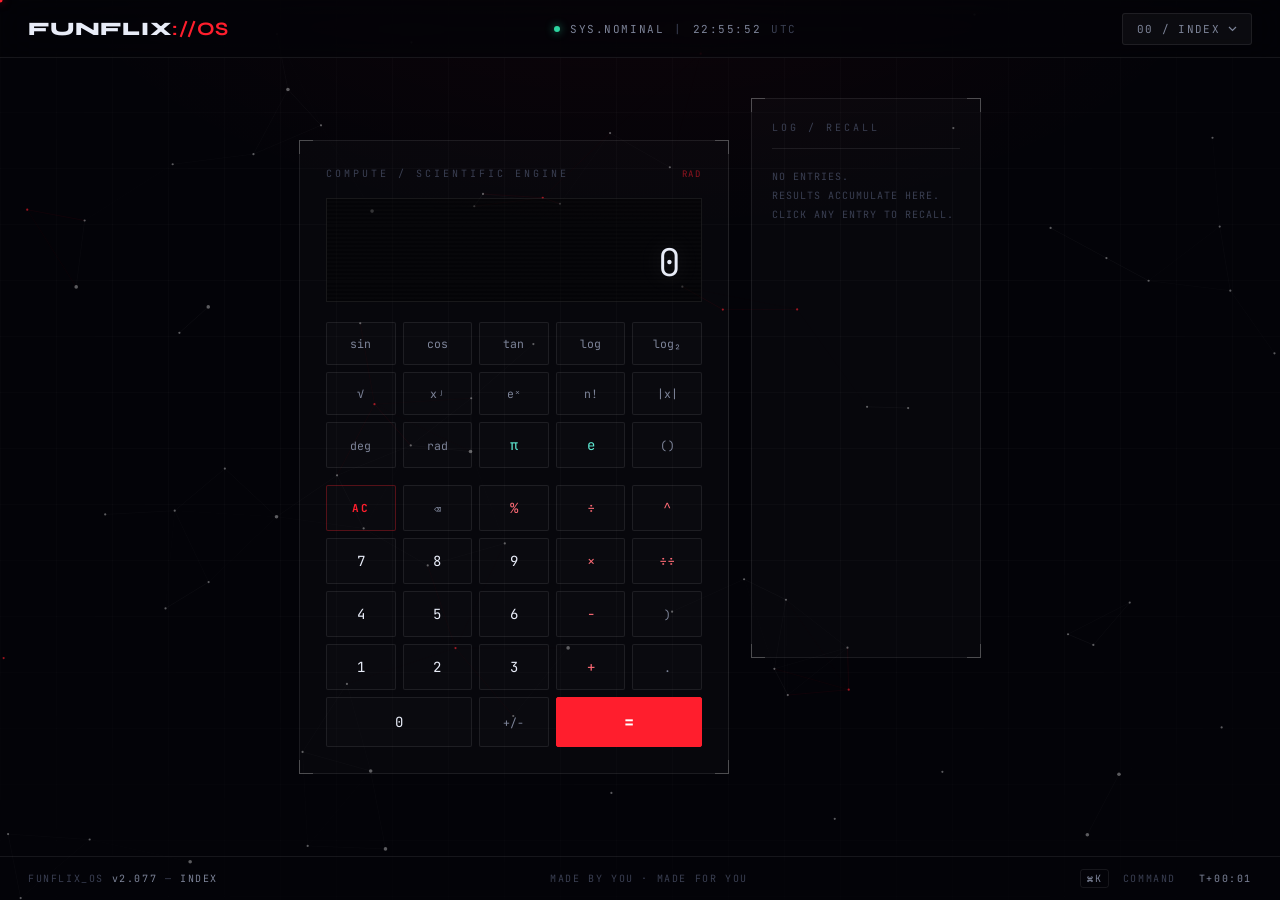
==== templates/index.html @ 85762596 "Initial release — FUNFLIX://OS Sci-fi OS-themed web platform with three modules: - COMPUTE: scientif" ====
<!DOCTYPE html>
<html lang="en">
<head>
  <meta charset="UTF-8"/>
  <meta name="viewport" content="width=device-width, initial-scale=1.0"/>
  <title>COMPUTE — FUNFLIX://OS</title>
  <link rel="preconnect" href="https://fonts.googleapis.com">
  <link rel="preconnect" href="https://fonts.gstatic.com" crossorigin>
  <link href="https://fonts.googleapis.com/css2?family=Syne:wght@600;700;800&family=JetBrains+Mono:wght@300;400;500;700&family=Inter:wght@300;400;500;600&display=swap" rel="stylesheet">
  <link rel="stylesheet" href="/static/os.css">
  <style>
    .stage {
      flex: 1;
      display: flex; align-items: center; justify-content: center;
      gap: 22px; padding: 40px 24px;
      flex-wrap: wrap;
    }

    .mod-header { width: 100%; max-width: 720px; margin: 0 auto; }

    .instrument {
      width: 430px;
      background: var(--panel);
      border: 1px solid var(--line);
      padding: 26px;
    }

    .inst-head {
      display: flex; justify-content: space-between; align-items: center;
      margin-bottom: 18px;
    }
    .inst-title { font-family: var(--mono); font-size: 10px; letter-spacing: 0.3em; color: var(--ink-faint); }
    .inst-mode  { font-family: var(--mono); font-size: 9px; letter-spacing: 0.2em; color: var(--red-dim); }

    /* display */
    .readout {
      background: rgba(0,0,0,0.45);
      border: 1px solid var(--line);
      padding: 18px 20px 20px;
      margin-bottom: 20px;
      min-height: 96px;
      display: flex; flex-direction: column;
      justify-content: flex-end; align-items: flex-end;
      word-break: break-all;
      position: relative;
      overflow: hidden;
    }
    .readout::before { /* scanline texture */
      content: ''; position: absolute; inset: 0; pointer-events: none;
      background: repeating-linear-gradient(transparent 0 2px, rgba(255,255,255,0.012) 2px 4px);
    }
    .readout-expr {
      font-family: var(--mono); font-size: 12px;
      color: var(--ink-faint); min-height: 18px; margin-bottom: 8px;
      letter-spacing: 0.05em;
    }
    .readout-val {
      font-family: var(--mono); font-weight: 300;
      font-size: 38px; line-height: 1;
      color: var(--ink);
      letter-spacing: 0.01em;
      text-shadow: 0 0 24px rgba(232,236,248,0.15);
      transition: font-size 0.15s;
    }
    .readout-val.long { font-size: 24px; }
    .readout-val.error { color: var(--red); font-size: 15px; font-weight: 400; text-shadow: 0 0 20px var(--red-glow); }

    /* keys */
    .keys { display: grid; grid-template-columns: repeat(5, 1fr); gap: 7px; }
    .key {
      border: 1px solid var(--line);
      background: rgba(255,255,255,0.015);
      color: var(--ink);
      font-family: var(--mono); font-size: 14px; font-weight: 400;
      padding: 13px 4px;
      border-radius: 2px;
      transition: border-color 0.15s, background 0.15s, color 0.15s, transform 0.08s;
      position: relative;
    }
    .key:hover { border-color: var(--line-bright); background: rgba(255,255,255,0.05); }
    .key:active { transform: scale(0.94); }

    .k-fn  { color: var(--ink-dim); font-size: 11.5px; }
    .k-fn:hover { color: var(--ink); }
    .k-op  { color: #ff6b76; }
    .k-op:hover { border-color: var(--red-dim); background: rgba(255,30,45,0.06); }
    .k-const { color: #5eead4; }
    .k-ac  { color: var(--red); border-color: rgba(255,30,45,0.3); font-weight: 700; letter-spacing: 0.15em; font-size: 11px; }
    .k-ac:hover { background: rgba(255,30,45,0.1); border-color: var(--red); }
    .k-eq {
      grid-column: span 2;
      background: var(--red); border-color: var(--red);
      color: #fff; font-weight: 700; font-size: 17px;
    }
    .k-eq:hover { box-shadow: 0 0 26px var(--red-glow), 0 0 70px var(--red-glow); background: var(--red); }
    .k-span2 { grid-column: span 2; }
    .keys-sep { grid-column: span 5; height: 3px; }

    /* history rail */
    .history {
      width: 230px;
      align-self: stretch;
      display: flex; flex-direction: column;
      background: var(--panel);
      border: 1px solid var(--line);
      padding: 22px 20px;
      max-height: 560px;
    }
    @media (max-width: 760px) { .history { width: 430px; max-height: 220px; } }
    .history-title {
      font-family: var(--mono); font-size: 10px;
      letter-spacing: 0.3em; color: var(--ink-faint);
      padding-bottom: 14px;
      border-bottom: 1px solid var(--line);
      margin-bottom: 8px;
    }
    .history-list { flex: 1; overflow-y: auto; display: flex; flex-direction: column; }
    .history-empty {
      font-family: var(--mono); font-size: 10px;
      color: var(--ink-faint); letter-spacing: 0.1em;
      line-height: 1.9; padding-top: 10px;
    }
    .h-item {
      text-align: right;
      padding: 11px 4px;
      border-bottom: 1px solid rgba(255,255,255,0.04);
      background: none; border-left: none; border-right: none; border-top: none;
      width: 100%;
      transition: background 0.15s;
    }
    .h-item:hover { background: rgba(255,255,255,0.03); }
    .h-expr { font-family: var(--mono); font-size: 10px; color: var(--ink-faint); display: block; margin-bottom: 3px; word-break: break-all; }
    .h-val  { font-family: var(--mono); font-size: 14px; color: var(--ink-dim); word-break: break-all; }
    .h-item:hover .h-val { color: var(--ink); }
  </style>
</head>
<body>

<div class="page-wrap">
  <div class="stage">
    <div class="instrument corners fade-up">
      <i class="tl"></i><i class="tr"></i><i class="bl"></i><i class="br"></i>
      <div class="inst-head">
        <span class="inst-title">COMPUTE / SCIENTIFIC ENGINE</span>
        <span class="inst-mode">RAD</span>
      </div>

      <div class="readout">
        <div class="readout-expr" id="expression">&nbsp;</div>
        <div class="readout-val" id="result">0</div>
      </div>

      <div class="keys">
        <button class="key k-fn" onclick="append('sin(')">sin</button>
        <button class="key k-fn" onclick="append('cos(')">cos</button>
        <button class="key k-fn" onclick="append('tan(')">tan</button>
        <button class="key k-fn" onclick="append('log(')">log</button>
        <button class="key k-fn" onclick="append('log2(')">log&#8322;</button>

        <button class="key k-fn" onclick="append('sqrt(')">&radic;</button>
        <button class="key k-fn" onclick="append('pow(')">x&#690;</button>
        <button class="key k-fn" onclick="append('exp(')">e&#739;</button>
        <button class="key k-fn" onclick="append('factorial(')">n!</button>
        <button class="key k-fn" onclick="append('abs(')">|x|</button>

        <button class="key k-fn" onclick="append('degrees(')">deg</button>
        <button class="key k-fn" onclick="append('radians(')">rad</button>
        <button class="key k-const" onclick="append('pi')">&pi;</button>
        <button class="key k-const" onclick="append('e')">e</button>
        <button class="key k-fn" onclick="append('(')">(&hairsp;)</button>

        <div class="keys-sep"></div>

        <button class="key k-ac" onclick="clearAll()">AC</button>
        <button class="key k-fn" onclick="backspace()">&#9003;</button>
        <button class="key k-op" onclick="append('%')">%</button>
        <button class="key k-op" onclick="append('/')">&divide;</button>
        <button class="key k-op" onclick="append('**')">^</button>

        <button class="key" onclick="append('7')">7</button>
        <button class="key" onclick="append('8')">8</button>
        <button class="key" onclick="append('9')">9</button>
        <button class="key k-op" onclick="append('*')">&times;</button>
        <button class="key k-op" onclick="append('//')">&divide;&divide;</button>

        <button class="key" onclick="append('4')">4</button>
        <button class="key" onclick="append('5')">5</button>
        <button class="key" onclick="append('6')">6</button>
        <button class="key k-op" onclick="append('-')">&minus;</button>
        <button class="key k-fn" onclick="append(')')">)</button>

        <button class="key" onclick="append('1')">1</button>
        <button class="key" onclick="append('2')">2</button>
        <button class="key" onclick="append('3')">3</button>
        <button class="key k-op" onclick="append('+')">+</button>
        <button class="key k-fn" onclick="append('.')">.</button>

        <button class="key k-span2" onclick="append('0')">0</button>
        <button class="key k-fn" onclick="negate()">+/&minus;</button>
        <button class="key k-eq" onclick="calculate()">=</button>
      </div>
    </div>

    <div class="history corners fade-up" style="animation-delay:0.15s">
      <i class="tl"></i><i class="tr"></i><i class="bl"></i><i class="br"></i>
      <div class="history-title">LOG / RECALL</div>
      <div class="history-list" id="historyList">
        <div class="history-empty">NO ENTRIES.<br/>RESULTS ACCUMULATE HERE.<br/>CLICK ANY ENTRY TO RECALL.</div>
      </div>
    </div>
  </div>
</div>

<script src="/static/os.js"></script>
<script>
  let expr = '';
  const history = [];

  const exprEl = document.getElementById('expression');
  const resEl  = document.getElementById('result');

  function updateDisplay() {
    exprEl.innerHTML = expr || '&nbsp;';
  }

  function fitResult() {
    resEl.classList.toggle('long', resEl.textContent.length > 13);
  }

  function append(val) {
    if (val === '(' && expr && /[\d)]$/.test(expr)) expr += '*' + val;
    else expr += val;
    updateDisplay();
  }

  function clearAll() {
    expr = '';
    resEl.textContent = '0';
    resEl.className = 'readout-val';
    updateDisplay();
  }

  function backspace() { expr = expr.slice(0, -1); updateDisplay(); }

  function negate() {
    if (!expr) return;
    expr = expr.startsWith('-') ? expr.slice(1) : '-' + expr;
    updateDisplay();
  }

  function renderHistory() {
    const list = document.getElementById('historyList');
    list.innerHTML = history.map((h, i) =>
      `<button class="h-item" data-i="${i}"><span class="h-expr">${escapeHtml(h.expr)} =</span><span class="h-val">${escapeHtml(h.res)}</span></button>`
    ).join('');
  }
  document.getElementById('historyList').addEventListener('click', e => {
    const it = e.target.closest('.h-item');
    if (!it) return;
    expr = history[+it.dataset.i].res;
    resEl.textContent = expr;
    resEl.className = 'readout-val';
    fitResult();
    updateDisplay();
  });
  function escapeHtml(s) { return String(s).replace(/&/g,'&amp;').replace(/</g,'&lt;'); }

  async function calculate() {
    if (!expr) return;
    const sent = expr;
    try {
      const res  = await fetch('/calculate', {
        method: 'POST',
        headers: { 'Content-Type': 'application/json' },
        body: JSON.stringify({ expression: sent }),
      });
      const data = await res.json();
      if (data.error) {
        resEl.textContent = data.error.toUpperCase();
        resEl.className = 'readout-val error';
      } else {
        exprEl.textContent = sent + ' =';
        resEl.textContent = data.result;
        resEl.className = 'readout-val';
        fitResult();
        expr = data.result;
        history.unshift({ expr: sent, res: data.result });
        if (history.length > 12) history.pop();
        renderHistory();
      }
    } catch {
      resEl.textContent = 'LINK ERROR';
      resEl.className = 'readout-val error';
    }
  }

  document.addEventListener('keydown', e => {
    if (window.OS && OS.paletteOpen) return;
    if (e.metaKey || e.ctrlKey) return;
    if (e.target.closest('input, select, textarea')) return;
    if (e.key >= '0' && e.key <= '9') append(e.key);
    else if (['+','-','*','/','%','.','(',')'].includes(e.key)) append(e.key);
    else if (e.key === 'Enter' || e.key === '=') calculate();
    else if (e.key === 'Backspace') backspace();
    else if (e.key === 'Escape') clearAll();
    else if (e.key === '^') append('**');
  });
</script>
</body>
</html>
---- static/os.css ----
/* ════════════════════════════════════════════════════════
   FUNFLIX://OS — shared design system
   ════════════════════════════════════════════════════════ */
*, *::before, *::after { box-sizing: border-box; margin: 0; padding: 0; }

:root {
  --void:        #030308;
  --panel:       rgba(255,255,255,0.018);
  --panel-2:     rgba(255,255,255,0.04);
  --line:        rgba(255,255,255,0.08);
  --line-bright: rgba(255,255,255,0.22);
  --ink:         #e8ecf8;
  --ink-dim:     #7d8499;
  --ink-faint:   #3a3f52;
  --red:         #ff1e2d;
  --red-dim:     rgba(255,30,45,0.55);
  --red-glow:    rgba(255,30,45,0.18);
  --mono:  'JetBrains Mono', monospace;
  --disp:  'Syne', sans-serif;
  --body:  'Inter', sans-serif;
}

html { height: 100%; background: var(--void); }

body {
  min-height: 100vh;
  background:
    radial-gradient(ellipse 80% 60% at 50% -10%, rgba(255,30,45,0.05), transparent 60%),
    var(--void);
  color: var(--ink);
  font-family: var(--body);
  display: flex;
  flex-direction: column;
  overflow-x: hidden;
  opacity: 1;
  transition: opacity 0.18s ease;
}
body.fade-out { opacity: 0; }

::selection { background: rgba(255,30,45,0.35); color: #fff; }
::-webkit-scrollbar { width: 4px; height: 4px; }
::-webkit-scrollbar-track { background: transparent; }
::-webkit-scrollbar-thumb { background: #232838; border-radius: 2px; }

/* faint grid over everything */
body::before {
  content: '';
  position: fixed; inset: 0; z-index: 0; pointer-events: none;
  background-image:
    linear-gradient(rgba(255,255,255,0.022) 1px, transparent 1px),
    linear-gradient(90deg, rgba(255,255,255,0.022) 1px, transparent 1px);
  background-size: 56px 56px;
  mask-image: radial-gradient(ellipse 90% 80% at 50% 40%, #000 30%, transparent 100%);
  -webkit-mask-image: radial-gradient(ellipse 90% 80% at 50% 40%, #000 30%, transparent 100%);
}

#fxCanvas { position: fixed; inset: 0; z-index: 0; pointer-events: none; }

/* ── Custom cursor ── */
@media (pointer: fine) {
  body.os-cursor, body.os-cursor * { cursor: none !important; }
  #curDot {
    position: fixed; z-index: 9999; pointer-events: none;
    width: 5px; height: 5px; border-radius: 50%;
    background: var(--red);
    transform: translate(-50%,-50%);
    box-shadow: 0 0 8px var(--red-dim);
  }
  #curRing {
    position: fixed; z-index: 9998; pointer-events: none;
    width: 30px; height: 30px; border-radius: 50%;
    border: 1px solid rgba(255,255,255,0.35);
    transform: translate(-50%,-50%);
    transition: width 0.2s, height 0.2s, border-color 0.2s, background 0.2s;
  }
  #curRing.hot {
    width: 48px; height: 48px;
    border-color: var(--red-dim);
    background: rgba(255,30,45,0.06);
  }
}
@media (pointer: coarse) { #curDot, #curRing { display: none; } }

/* ── HUD top bar ── */
.hud {
  position: sticky; top: 0; z-index: 60;
  height: 58px; width: 100%;
  display: flex; align-items: center; justify-content: space-between;
  padding: 0 28px;
  background: rgba(3,3,8,0.72);
  backdrop-filter: blur(20px); -webkit-backdrop-filter: blur(20px);
  border-bottom: 1px solid var(--line);
}
.hud-logo {
  font-family: var(--disp); font-weight: 800; font-size: 19px;
  letter-spacing: 0.04em;
  color: var(--ink); text-decoration: none;
}
.hud-logo span { color: var(--red); font-weight: 700; }
.hud-logo:hover { text-shadow: 0 0 24px var(--red-dim); }

.hud-mid {
  display: flex; align-items: center; gap: 10px;
  font-family: var(--mono); font-size: 11px;
  color: var(--ink-dim); letter-spacing: 0.14em;
}
@media (max-width: 640px) { .hud-mid { display: none; } }
.pulse-dot {
  width: 6px; height: 6px; border-radius: 50%;
  background: #2dd4a0;
  box-shadow: 0 0 8px rgba(45,212,160,0.7);
  animation: pdot 2.2s ease-in-out infinite;
}
@keyframes pdot { 50% { opacity: 0.35; } }
.hud-dim { color: var(--ink-faint); }

.hud-right { display: flex; align-items: center; gap: 10px; }

/* dropdown */
.os-menu { position: relative; }
.os-menu-btn {
  display: flex; align-items: center; gap: 8px;
  background: var(--panel-2); border: 1px solid var(--line);
  color: var(--ink-dim);
  font-family: var(--mono); font-size: 11px; letter-spacing: 0.12em;
  padding: 8px 14px; border-radius: 3px;
  transition: all 0.18s;
}
.os-menu-btn:hover { color: var(--ink); border-color: var(--line-bright); }
.os-menu-btn svg { transition: transform 0.2s; }
.os-menu.open .os-menu-btn svg { transform: rotate(180deg); }

.os-menu-list {
  position: absolute; right: 0; top: calc(100% + 10px);
  min-width: 260px;
  background: rgba(6,7,14,0.97);
  backdrop-filter: blur(24px);
  border: 1px solid var(--line-bright);
  border-radius: 4px;
  overflow: hidden;
  box-shadow: 0 24px 80px rgba(0,0,0,0.8);
  visibility: hidden; opacity: 0;
  transform: translateY(-6px);
  transition: all 0.16s cubic-bezier(0.22,1,0.36,1);
}
.os-menu.open .os-menu-list { visibility: visible; opacity: 1; transform: none; }
.os-menu-list a {
  display: grid; grid-template-columns: 32px 1fr auto;
  align-items: center; gap: 10px;
  padding: 12px 16px;
  text-decoration: none;
  font-family: var(--mono); font-size: 12px; letter-spacing: 0.1em;
  color: var(--ink-dim);
  border-bottom: 1px solid rgba(255,255,255,0.04);
  transition: all 0.12s;
}
.os-menu-list a:last-child { border-bottom: none; }
.os-menu-list a .mi { color: var(--ink-faint); font-size: 10px; }
.os-menu-list a .md { color: var(--ink-faint); font-size: 10px; letter-spacing: 0.05em; }
.os-menu-list a:hover { background: var(--panel-2); color: var(--ink); }
.os-menu-list a.on { color: var(--red); pointer-events: none; }
.os-menu-list a.on .mi { color: var(--red-dim); }

.os-access-btn {
  background: var(--red); border: none; color: #fff;
  font-family: var(--mono); font-size: 11px; font-weight: 700;
  letter-spacing: 0.18em;
  padding: 9px 20px; border-radius: 3px;
  transition: all 0.18s;
}
.os-access-btn:hover { box-shadow: 0 0 28px var(--red-glow), 0 0 60px var(--red-glow); }

/* ── Status bar ── */
.statusbar {
  position: relative; z-index: 5;
  display: flex; align-items: center; justify-content: space-between;
  padding: 12px 28px;
  border-top: 1px solid var(--line);
  font-family: var(--mono); font-size: 10px;
  letter-spacing: 0.16em; color: var(--ink-faint);
}
.statusbar span.hl { color: var(--ink-dim); }
.sb-mid { color: var(--ink-faint); }
@media (max-width: 640px) { .sb-mid { display: none; } }
.kbd {
  display: inline-block; padding: 2px 6px;
  border: 1px solid var(--line); border-radius: 3px;
  color: var(--ink-dim); margin-right: 6px;
}

/* ── Command palette ── */
.palette {
  position: fixed; inset: 0; z-index: 200;
  background: rgba(3,3,8,0.7);
  backdrop-filter: blur(10px);
  display: none;
  align-items: flex-start; justify-content: center;
  padding-top: 16vh;
}
.palette.open { display: flex; }
.pal-box {
  width: min(560px, calc(100vw - 40px));
  background: rgba(7,8,16,0.98);
  border: 1px solid var(--line-bright);
  border-radius: 6px;
  overflow: hidden;
  box-shadow: 0 40px 120px rgba(0,0,0,0.9), 0 0 0 1px rgba(255,30,45,0.08);
  animation: palIn 0.18s cubic-bezier(0.22,1,0.36,1);
}
@keyframes palIn { from { opacity: 0; transform: translateY(-12px) scale(0.98); } }
.pal-head {
  display: flex; align-items: center; gap: 12px;
  padding: 16px 18px;
  border-bottom: 1px solid var(--line);
}
.pal-head .pp { color: var(--red); font-family: var(--mono); font-size: 14px; }
.pal-head input {
  flex: 1; background: none; border: none; outline: none;
  color: var(--ink); font-family: var(--mono); font-size: 14px;
  letter-spacing: 0.06em;
}
.pal-head input::placeholder { color: var(--ink-faint); }
.pal-esc {
  font-family: var(--mono); font-size: 9px; color: var(--ink-faint);
  border: 1px solid var(--line); border-radius: 3px; padding: 3px 6px;
  letter-spacing: 0.1em;
}
.pal-list { max-height: 320px; overflow-y: auto; }
.pal-item {
  display: grid; grid-template-columns: 36px 1fr auto;
  align-items: center; gap: 12px;
  padding: 13px 18px;
  font-family: var(--mono); font-size: 12px; letter-spacing: 0.1em;
  color: var(--ink-dim);
  border-bottom: 1px solid rgba(255,255,255,0.03);
}
.pal-item .pi { color: var(--ink-faint); font-size: 10px; }
.pal-item .ph { color: var(--ink-faint); font-size: 10px; }
.pal-item.sel { background: rgba(255,30,45,0.07); color: var(--ink); }
.pal-item.sel .pi { color: var(--red); }
.pal-empty { padding: 24px 18px; font-family: var(--mono); font-size: 11px; color: var(--ink-faint); letter-spacing: 0.12em; }

/* ── Shared controls ── */
.os-label {
  font-family: var(--mono); font-size: 10px;
  letter-spacing: 0.22em; color: var(--ink-faint);
  text-transform: uppercase;
  display: block; margin-bottom: 10px;
}
.os-input {
  width: 100%;
  background: rgba(0,0,0,0.35);
  border: 1px solid var(--line);
  border-radius: 3px;
  color: var(--ink);
  font-family: var(--mono); font-size: 13px;
  padding: 12px 14px;
  outline: none;
  transition: border-color 0.2s, box-shadow 0.2s;
  letter-spacing: 0.03em;
}
.os-input::placeholder { color: var(--ink-faint); }
.os-input:focus { border-color: var(--red-dim); box-shadow: 0 0 0 1px var(--red-glow), 0 0 24px var(--red-glow); }

.os-select-wrap { position: relative; }
.os-select-wrap::after {
  content: ''; position: absolute; right: 14px; top: 50%;
  width: 7px; height: 7px;
  border-right: 1px solid var(--ink-dim); border-bottom: 1px solid var(--ink-dim);
  transform: translateY(-70%) rotate(45deg);
  pointer-events: none;
}
.os-select {
  width: 100%; appearance: none; -webkit-appearance: none;
  background: rgba(0,0,0,0.35);
  border: 1px solid var(--line); border-radius: 3px;
  color: var(--ink);
  font-family: var(--mono); font-size: 12px;
  padding: 12px 36px 12px 14px;
  outline: none; letter-spacing: 0.04em;
  transition: border-color 0.2s;
}
.os-select:focus { border-color: var(--red-dim); }
.os-select option { background: #0a0b14; }

.os-btn-primary {
  width: 100%;
  background: var(--red); border: none; border-radius: 3px;
  color: #fff;
  font-family: var(--mono); font-size: 12px; font-weight: 700;
  letter-spacing: 0.22em;
  padding: 14px;
  transition: all 0.18s;
  position: relative; overflow: hidden;
}
.os-btn-primary:hover { box-shadow: 0 0 32px var(--red-glow), 0 0 80px var(--red-glow); }
.os-btn-primary:active { transform: scale(0.985); }
.os-btn-primary:disabled { opacity: 0.35; box-shadow: none; }

.os-btn-ghost {
  background: transparent;
  border: 1px solid var(--line); border-radius: 3px;
  color: var(--ink-dim);
  font-family: var(--mono); font-size: 11px;
  letter-spacing: 0.16em;
  padding: 12px 18px;
  transition: all 0.18s;
  text-decoration: none; text-align: center;
}
.os-btn-ghost:hover { border-color: var(--line-bright); color: var(--ink); }

/* corner brackets */
.corners { position: relative; }
.corners > i {
  position: absolute; width: 14px; height: 14px;
  border-color: var(--line-bright); border-style: solid; border-width: 0;
  transition: border-color 0.3s;
  pointer-events: none;
}
.corners > i.tl { top: -1px; left: -1px; border-top-width: 1px; border-left-width: 1px; }
.corners > i.tr { top: -1px; right: -1px; border-top-width: 1px; border-right-width: 1px; }
.corners > i.bl { bottom: -1px; left: -1px; border-bottom-width: 1px; border-left-width: 1px; }
.corners > i.br { bottom: -1px; right: -1px; border-bottom-width: 1px; border-right-width: 1px; }
.corners:hover > i { border-color: var(--red-dim); }

.page-wrap {
  position: relative; z-index: 2;
  flex: 1; width: 100%;
  display: flex; flex-direction: column;
}

@keyframes osFadeUp { from { opacity: 0; transform: translateY(18px); } to { opacity: 1; transform: none; } }
.fade-up { opacity: 0; animation: osFadeUp 0.55s cubic-bezier(0.22,1,0.36,1) forwards; }
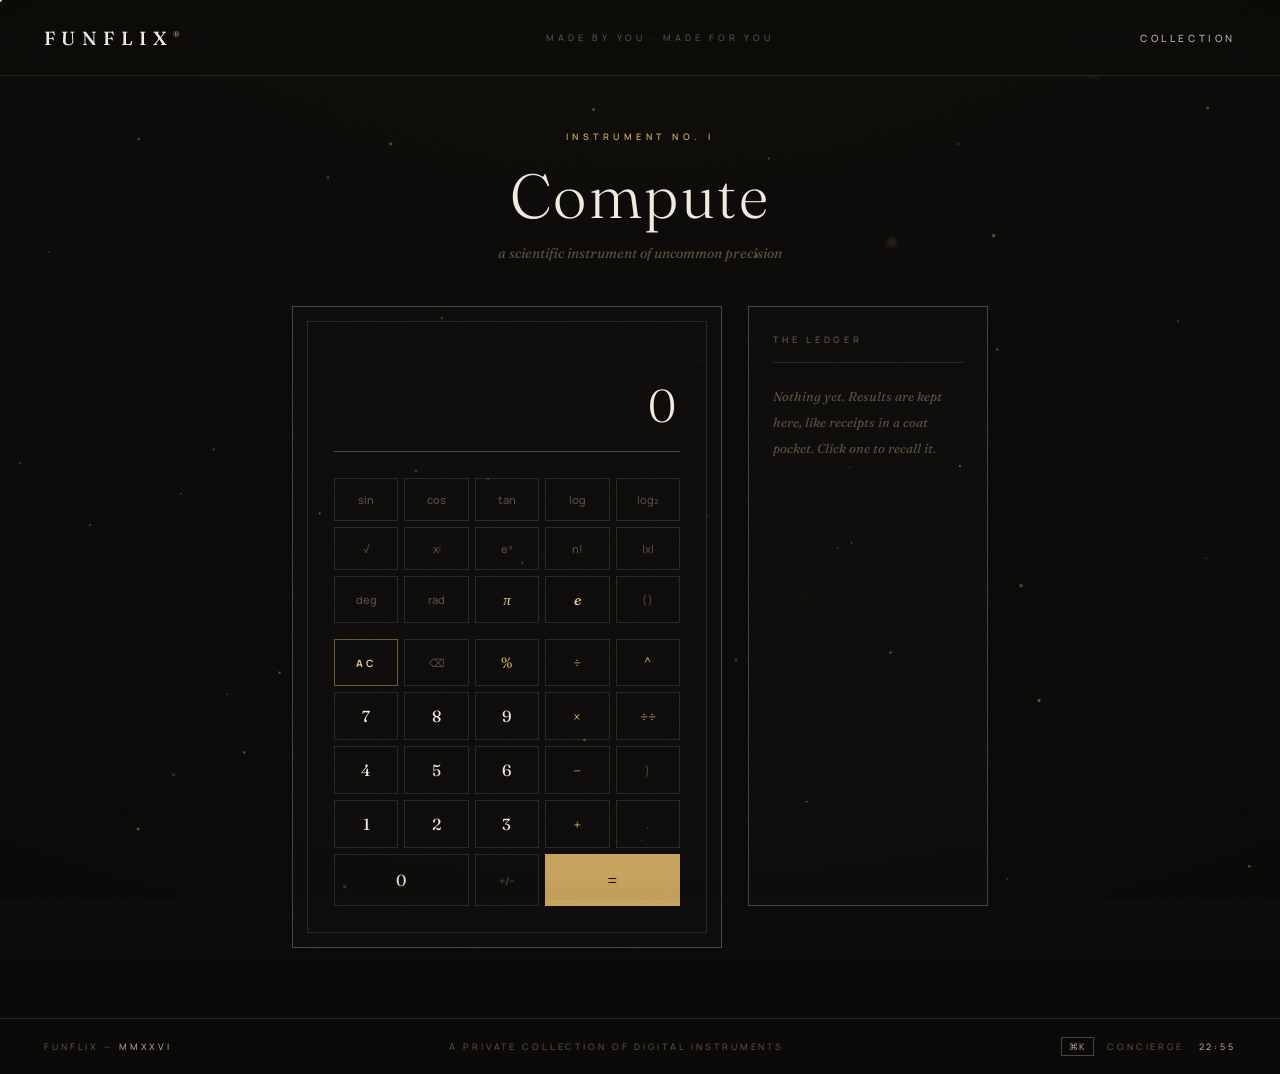
==== commit 0326798b: "Site-wide redesign — FUNFLIX, Maison Luxury cinematic identity replacing the terminal aesthetic: war" ====
--- a/templates/index.html
+++ b/templates/index.html
@@ -3,209 +3,240 @@
 <head>
   <meta charset="UTF-8"/>
   <meta name="viewport" content="width=device-width, initial-scale=1.0"/>
-  <title>COMPUTE — FUNFLIX://OS</title>
+  <title>Compute — FUNFLIX</title>
   <link rel="preconnect" href="https://fonts.googleapis.com">
   <link rel="preconnect" href="https://fonts.gstatic.com" crossorigin>
-  <link href="https://fonts.googleapis.com/css2?family=Syne:wght@600;700;800&family=JetBrains+Mono:wght@300;400;500;700&family=Inter:wght@300;400;500;600&display=swap" rel="stylesheet">
+  <link href="https://fonts.googleapis.com/css2?family=Fraunces:ital,opsz,wght@0,9..144,300;0,9..144,400;0,9..144,500;1,9..144,300;1,9..144,400&family=Manrope:wght@400;500;600;700&family=JetBrains+Mono:wght@300;400&display=swap" rel="stylesheet">
   <link rel="stylesheet" href="/static/os.css">
   <style>
     .stage {
       flex: 1;
-      display: flex; align-items: center; justify-content: center;
-      gap: 22px; padding: 40px 24px;
-      flex-wrap: wrap;
-    }
-
-    .mod-header { width: 100%; max-width: 720px; margin: 0 auto; }
-
+      display: flex; flex-direction: column;
+      align-items: center;
+      padding: 54px 24px 70px;
+    }
+
+    .mod-head { text-align: center; margin-bottom: 44px; }
+    .mod-over {
+      font-family: var(--sans); font-size: 9px; font-weight: 600;
+      letter-spacing: 0.5em; text-transform: uppercase;
+      color: var(--gold);
+      margin-bottom: 14px;
+    }
+    .mod-title {
+      font-family: var(--serif); font-weight: 300;
+      font-size: clamp(40px, 6vw, 62px);
+      letter-spacing: 0.04em;
+      color: var(--ivory);
+    }
+    .mod-sub {
+      margin-top: 10px;
+      font-family: var(--serif); font-style: italic;
+      font-size: 14px; color: var(--ivory-faint);
+    }
+
+    .bench {
+      display: flex; gap: 26px; flex-wrap: wrap;
+      align-items: stretch; justify-content: center;
+    }
+
+    /* ── the instrument ── */
     .instrument {
       width: 430px;
-      background: var(--panel);
-      border: 1px solid var(--line);
+      background: rgba(255,255,255,0.012);
+      border: 1px solid var(--hairline-2);
+      padding: 14px;
+      position: relative;
+    }
+    .instrument-inner {
+      border: 1px solid var(--hairline);
       padding: 26px;
     }
 
-    .inst-head {
-      display: flex; justify-content: space-between; align-items: center;
-      margin-bottom: 18px;
-    }
-    .inst-title { font-family: var(--mono); font-size: 10px; letter-spacing: 0.3em; color: var(--ink-faint); }
-    .inst-mode  { font-family: var(--mono); font-size: 9px; letter-spacing: 0.2em; color: var(--red-dim); }
-
-    /* display */
     .readout {
-      background: rgba(0,0,0,0.45);
-      border: 1px solid var(--line);
-      padding: 18px 20px 20px;
-      margin-bottom: 20px;
-      min-height: 96px;
+      border-bottom: 1px solid var(--hairline-2);
+      padding: 6px 4px 22px;
+      margin-bottom: 26px;
+      min-height: 104px;
       display: flex; flex-direction: column;
       justify-content: flex-end; align-items: flex-end;
       word-break: break-all;
-      position: relative;
-      overflow: hidden;
-    }
-    .readout::before { /* scanline texture */
-      content: ''; position: absolute; inset: 0; pointer-events: none;
-      background: repeating-linear-gradient(transparent 0 2px, rgba(255,255,255,0.012) 2px 4px);
     }
     .readout-expr {
-      font-family: var(--mono); font-size: 12px;
-      color: var(--ink-faint); min-height: 18px; margin-bottom: 8px;
-      letter-spacing: 0.05em;
+      font-family: 'JetBrains Mono', monospace;
+      font-size: 11px; font-weight: 300;
+      color: var(--ivory-faint);
+      letter-spacing: 0.1em;
+      min-height: 16px; margin-bottom: 10px;
     }
     .readout-val {
-      font-family: var(--mono); font-weight: 300;
-      font-size: 38px; line-height: 1;
-      color: var(--ink);
+      font-family: var(--serif); font-weight: 300;
+      font-size: 46px; line-height: 1;
+      color: var(--ivory);
       letter-spacing: 0.01em;
-      text-shadow: 0 0 24px rgba(232,236,248,0.15);
       transition: font-size 0.15s;
     }
-    .readout-val.long { font-size: 24px; }
-    .readout-val.error { color: var(--red); font-size: 15px; font-weight: 400; text-shadow: 0 0 20px var(--red-glow); }
-
-    /* keys */
-    .keys { display: grid; grid-template-columns: repeat(5, 1fr); gap: 7px; }
+    .readout-val.long { font-size: 27px; }
+    .readout-val.error {
+      font-size: 15px; font-style: italic;
+      color: var(--gold-bright);
+    }
+
+    .keys { display: grid; grid-template-columns: repeat(5, 1fr); gap: 6px; }
     .key {
-      border: 1px solid var(--line);
-      background: rgba(255,255,255,0.015);
-      color: var(--ink);
-      font-family: var(--mono); font-size: 14px; font-weight: 400;
+      border: 1px solid var(--hairline);
+      background: transparent;
+      color: var(--ivory-dim);
+      font-family: var(--sans); font-size: 13px; font-weight: 500;
       padding: 13px 4px;
-      border-radius: 2px;
-      transition: border-color 0.15s, background 0.15s, color 0.15s, transform 0.08s;
-      position: relative;
-    }
-    .key:hover { border-color: var(--line-bright); background: rgba(255,255,255,0.05); }
-    .key:active { transform: scale(0.94); }
-
-    .k-fn  { color: var(--ink-dim); font-size: 11.5px; }
-    .k-fn:hover { color: var(--ink); }
-    .k-op  { color: #ff6b76; }
-    .k-op:hover { border-color: var(--red-dim); background: rgba(255,30,45,0.06); }
-    .k-const { color: #5eead4; }
-    .k-ac  { color: var(--red); border-color: rgba(255,30,45,0.3); font-weight: 700; letter-spacing: 0.15em; font-size: 11px; }
-    .k-ac:hover { background: rgba(255,30,45,0.1); border-color: var(--red); }
+      transition: all 0.18s;
+    }
+    .key:hover { border-color: var(--gold-dim); color: var(--ivory); background: rgba(200,164,93,0.05); }
+    .key:active { transform: scale(0.95); }
+
+    .k-num { font-family: var(--serif); font-size: 16px; font-weight: 400; color: var(--ivory); }
+    .k-fn  { font-size: 11px; color: var(--ivory-faint); }
+    .k-fn:hover { color: var(--ivory-dim); }
+    .k-op  { color: var(--gold); font-family: var(--serif); font-size: 15px; }
+    .k-const { color: var(--gold-bright); font-family: var(--serif); font-style: italic; font-size: 15px; }
+    .k-ac {
+      color: var(--gold-bright); border-color: var(--gold-dim);
+      font-size: 10px; font-weight: 700; letter-spacing: 0.3em;
+    }
     .k-eq {
       grid-column: span 2;
-      background: var(--red); border-color: var(--red);
-      color: #fff; font-weight: 700; font-size: 17px;
-    }
-    .k-eq:hover { box-shadow: 0 0 26px var(--red-glow), 0 0 70px var(--red-glow); background: var(--red); }
+      background: var(--gold); border-color: var(--gold);
+      color: var(--noir);
+      font-family: var(--serif); font-size: 19px;
+    }
+    .k-eq:hover { background: var(--gold-bright); border-color: var(--gold-bright); color: var(--noir); box-shadow: 0 0 34px var(--gold-glow); }
     .k-span2 { grid-column: span 2; }
-    .keys-sep { grid-column: span 5; height: 3px; }
-
-    /* history rail */
-    .history {
-      width: 230px;
-      align-self: stretch;
+    .keys-sep { grid-column: span 5; height: 4px; }
+
+    /* ── the ledger ── */
+    .ledger {
+      width: 240px;
       display: flex; flex-direction: column;
-      background: var(--panel);
-      border: 1px solid var(--line);
-      padding: 22px 20px;
-      max-height: 560px;
-    }
-    @media (max-width: 760px) { .history { width: 430px; max-height: 220px; } }
-    .history-title {
-      font-family: var(--mono); font-size: 10px;
-      letter-spacing: 0.3em; color: var(--ink-faint);
-      padding-bottom: 14px;
-      border-bottom: 1px solid var(--line);
-      margin-bottom: 8px;
-    }
-    .history-list { flex: 1; overflow-y: auto; display: flex; flex-direction: column; }
-    .history-empty {
-      font-family: var(--mono); font-size: 10px;
-      color: var(--ink-faint); letter-spacing: 0.1em;
-      line-height: 1.9; padding-top: 10px;
+      border: 1px solid var(--hairline-2);
+      padding: 26px 24px;
+      max-height: 600px;
+      background: rgba(255,255,255,0.012);
+    }
+    @media (max-width: 760px) { .ledger { width: 430px; max-height: 230px; } }
+    .ledger-title {
+      font-family: var(--sans); font-size: 9px; font-weight: 600;
+      letter-spacing: 0.42em; text-transform: uppercase;
+      color: var(--ivory-faint);
+      padding-bottom: 16px;
+      border-bottom: 1px solid var(--hairline);
+      margin-bottom: 6px;
+    }
+    .ledger-list { flex: 1; overflow-y: auto; display: flex; flex-direction: column; }
+    .ledger-empty {
+      font-family: var(--serif); font-style: italic;
+      font-size: 13px; color: var(--ivory-faint);
+      line-height: 2; padding-top: 14px;
     }
     .h-item {
       text-align: right;
-      padding: 11px 4px;
-      border-bottom: 1px solid rgba(255,255,255,0.04);
+      padding: 13px 4px;
+      border-bottom: 1px solid var(--hairline);
       background: none; border-left: none; border-right: none; border-top: none;
       width: 100%;
-      transition: background 0.15s;
-    }
-    .h-item:hover { background: rgba(255,255,255,0.03); }
-    .h-expr { font-family: var(--mono); font-size: 10px; color: var(--ink-faint); display: block; margin-bottom: 3px; word-break: break-all; }
-    .h-val  { font-family: var(--mono); font-size: 14px; color: var(--ink-dim); word-break: break-all; }
-    .h-item:hover .h-val { color: var(--ink); }
+      transition: background 0.18s;
+    }
+    .h-item:hover { background: rgba(200,164,93,0.05); }
+    .h-expr {
+      font-family: 'JetBrains Mono', monospace;
+      font-size: 9.5px; font-weight: 300;
+      color: var(--ivory-faint);
+      display: block; margin-bottom: 4px;
+      word-break: break-all; letter-spacing: 0.06em;
+    }
+    .h-val {
+      font-family: var(--serif);
+      font-size: 16px; color: var(--ivory-dim);
+      word-break: break-all;
+      transition: color 0.18s;
+    }
+    .h-item:hover .h-val { color: var(--gold-bright); }
   </style>
 </head>
 <body>
 
 <div class="page-wrap">
   <div class="stage">
-    <div class="instrument corners fade-up">
-      <i class="tl"></i><i class="tr"></i><i class="bl"></i><i class="br"></i>
-      <div class="inst-head">
-        <span class="inst-title">COMPUTE / SCIENTIFIC ENGINE</span>
-        <span class="inst-mode">RAD</span>
+    <div class="mod-head rise" style="animation-delay:0.05s">
+      <div class="mod-over">Instrument No. I</div>
+      <h1 class="mod-title">Compute</h1>
+      <div class="mod-sub">a scientific instrument of uncommon precision</div>
+    </div>
+
+    <div class="bench">
+      <div class="instrument rise" style="animation-delay:0.2s">
+        <div class="instrument-inner">
+          <div class="readout">
+            <div class="readout-expr" id="expression">&nbsp;</div>
+            <div class="readout-val" id="result">0</div>
+          </div>
+
+          <div class="keys">
+            <button class="key k-fn" onclick="append('sin(')">sin</button>
+            <button class="key k-fn" onclick="append('cos(')">cos</button>
+            <button class="key k-fn" onclick="append('tan(')">tan</button>
+            <button class="key k-fn" onclick="append('log(')">log</button>
+            <button class="key k-fn" onclick="append('log2(')">log&#8322;</button>
+
+            <button class="key k-fn" onclick="append('sqrt(')">&radic;</button>
+            <button class="key k-fn" onclick="append('pow(')">x&#690;</button>
+            <button class="key k-fn" onclick="append('exp(')">e&#739;</button>
+            <button class="key k-fn" onclick="append('factorial(')">n!</button>
+            <button class="key k-fn" onclick="append('abs(')">|x|</button>
+
+            <button class="key k-fn" onclick="append('degrees(')">deg</button>
+            <button class="key k-fn" onclick="append('radians(')">rad</button>
+            <button class="key k-const" onclick="append('pi')">&pi;</button>
+            <button class="key k-const" onclick="append('e')">e</button>
+            <button class="key k-fn" onclick="append('(')">(&hairsp;)</button>
+
+            <div class="keys-sep"></div>
+
+            <button class="key k-ac" onclick="clearAll()">AC</button>
+            <button class="key k-fn" onclick="backspace()">&#9003;</button>
+            <button class="key k-op" onclick="append('%')">%</button>
+            <button class="key k-op" onclick="append('/')">&divide;</button>
+            <button class="key k-op" onclick="append('**')">^</button>
+
+            <button class="key k-num" onclick="append('7')">7</button>
+            <button class="key k-num" onclick="append('8')">8</button>
+            <button class="key k-num" onclick="append('9')">9</button>
+            <button class="key k-op" onclick="append('*')">&times;</button>
+            <button class="key k-op" onclick="append('//')">&divide;&divide;</button>
+
+            <button class="key k-num" onclick="append('4')">4</button>
+            <button class="key k-num" onclick="append('5')">5</button>
+            <button class="key k-num" onclick="append('6')">6</button>
+            <button class="key k-op" onclick="append('-')">&minus;</button>
+            <button class="key k-fn" onclick="append(')')">)</button>
+
+            <button class="key k-num" onclick="append('1')">1</button>
+            <button class="key k-num" onclick="append('2')">2</button>
+            <button class="key k-num" onclick="append('3')">3</button>
+            <button class="key k-op" onclick="append('+')">+</button>
+            <button class="key k-fn" onclick="append('.')">.</button>
+
+            <button class="key k-num k-span2" onclick="append('0')">0</button>
+            <button class="key k-fn" onclick="negate()">+/&minus;</button>
+            <button class="key k-eq" onclick="calculate()">=</button>
+          </div>
+        </div>
       </div>
 
-      <div class="readout">
-        <div class="readout-expr" id="expression">&nbsp;</div>
-        <div class="readout-val" id="result">0</div>
-      </div>
-
-      <div class="keys">
-        <button class="key k-fn" onclick="append('sin(')">sin</button>
-        <button class="key k-fn" onclick="append('cos(')">cos</button>
-        <button class="key k-fn" onclick="append('tan(')">tan</button>
-        <button class="key k-fn" onclick="append('log(')">log</button>
-        <button class="key k-fn" onclick="append('log2(')">log&#8322;</button>
-
-        <button class="key k-fn" onclick="append('sqrt(')">&radic;</button>
-        <button class="key k-fn" onclick="append('pow(')">x&#690;</button>
-        <button class="key k-fn" onclick="append('exp(')">e&#739;</button>
-        <button class="key k-fn" onclick="append('factorial(')">n!</button>
-        <button class="key k-fn" onclick="append('abs(')">|x|</button>
-
-        <button class="key k-fn" onclick="append('degrees(')">deg</button>
-        <button class="key k-fn" onclick="append('radians(')">rad</button>
-        <button class="key k-const" onclick="append('pi')">&pi;</button>
-        <button class="key k-const" onclick="append('e')">e</button>
-        <button class="key k-fn" onclick="append('(')">(&hairsp;)</button>
-
-        <div class="keys-sep"></div>
-
-        <button class="key k-ac" onclick="clearAll()">AC</button>
-        <button class="key k-fn" onclick="backspace()">&#9003;</button>
-        <button class="key k-op" onclick="append('%')">%</button>
-        <button class="key k-op" onclick="append('/')">&divide;</button>
-        <button class="key k-op" onclick="append('**')">^</button>
-
-        <button class="key" onclick="append('7')">7</button>
-        <button class="key" onclick="append('8')">8</button>
-        <button class="key" onclick="append('9')">9</button>
-        <button class="key k-op" onclick="append('*')">&times;</button>
-        <button class="key k-op" onclick="append('//')">&divide;&divide;</button>
-
-        <button class="key" onclick="append('4')">4</button>
-        <button class="key" onclick="append('5')">5</button>
-        <button class="key" onclick="append('6')">6</button>
-        <button class="key k-op" onclick="append('-')">&minus;</button>
-        <button class="key k-fn" onclick="append(')')">)</button>
-
-        <button class="key" onclick="append('1')">1</button>
-        <button class="key" onclick="append('2')">2</button>
-        <button class="key" onclick="append('3')">3</button>
-        <button class="key k-op" onclick="append('+')">+</button>
-        <button class="key k-fn" onclick="append('.')">.</button>
-
-        <button class="key k-span2" onclick="append('0')">0</button>
-        <button class="key k-fn" onclick="negate()">+/&minus;</button>
-        <button class="key k-eq" onclick="calculate()">=</button>
-      </div>
-    </div>
-
-    <div class="history corners fade-up" style="animation-delay:0.15s">
-      <i class="tl"></i><i class="tr"></i><i class="bl"></i><i class="br"></i>
-      <div class="history-title">LOG / RECALL</div>
-      <div class="history-list" id="historyList">
-        <div class="history-empty">NO ENTRIES.<br/>RESULTS ACCUMULATE HERE.<br/>CLICK ANY ENTRY TO RECALL.</div>
+      <div class="ledger rise" style="animation-delay:0.32s">
+        <div class="ledger-title">The Ledger</div>
+        <div class="ledger-list" id="historyList">
+          <div class="ledger-empty">Nothing yet. Results are kept here, like receipts in a coat pocket. Click one to recall it.</div>
+        </div>
       </div>
     </div>
   </div>
@@ -219,13 +250,8 @@
   const exprEl = document.getElementById('expression');
   const resEl  = document.getElementById('result');
 
-  function updateDisplay() {
-    exprEl.innerHTML = expr || '&nbsp;';
-  }
-
-  function fitResult() {
-    resEl.classList.toggle('long', resEl.textContent.length > 13);
-  }
+  function updateDisplay() { exprEl.innerHTML = expr || '&nbsp;'; }
+  function fitResult() { resEl.classList.toggle('long', resEl.textContent.length > 12); }
 
   function append(val) {
     if (val === '(' && expr && /[\d)]$/.test(expr)) expr += '*' + val;
@@ -276,7 +302,7 @@
       });
       const data = await res.json();
       if (data.error) {
-        resEl.textContent = data.error.toUpperCase();
+        resEl.textContent = data.error;
         resEl.className = 'readout-val error';
       } else {
         exprEl.textContent = sent + ' =';
@@ -289,7 +315,7 @@
         renderHistory();
       }
     } catch {
-      resEl.textContent = 'LINK ERROR';
+      resEl.textContent = 'a momentary lapse — try again';
       resEl.className = 'readout-val error';
     }
   }
--- a/static/os.css
+++ b/static/os.css
@@ -1,9 +1,26 @@
 /* ════════════════════════════════════════════════════════
-   FUNFLIX://OS — shared design system
+   FUNFLIX — MAISON
+   a cinematic luxury design system
    ════════════════════════════════════════════════════════ */
 *, *::before, *::after { box-sizing: border-box; margin: 0; padding: 0; }
 
 :root {
+  /* ── the house palette ── */
+  --noir:        #0b0a08;
+  --noir-2:      #14120d;
+  --ivory:       #f2ecdf;
+  --ivory-dim:   #a89f8c;
+  --ivory-faint: #57503f;
+  --gold:        #c8a45d;
+  --gold-bright: #e7cb8b;
+  --gold-dim:    rgba(200,164,93,0.5);
+  --gold-glow:   rgba(200,164,93,0.14);
+  --hairline:    rgba(242,236,223,0.12);
+  --hairline-2:  rgba(242,236,223,0.26);
+  --serif: 'Fraunces', serif;
+  --sans:  'Manrope', sans-serif;
+
+  /* ── legacy tokens (the games' interior design depends on these) ── */
   --void:        #030308;
   --panel:       rgba(255,255,255,0.018);
   --panel-2:     rgba(255,255,255,0.04);
@@ -20,296 +37,349 @@
   --body:  'Inter', sans-serif;
 }
 
-html { height: 100%; background: var(--void); }
+html { height: 100%; background: var(--noir); }
 
 body {
   min-height: 100vh;
   background:
-    radial-gradient(ellipse 80% 60% at 50% -10%, rgba(255,30,45,0.05), transparent 60%),
-    var(--void);
-  color: var(--ink);
-  font-family: var(--body);
+    radial-gradient(ellipse 90% 70% at 50% -20%, rgba(200,164,93,0.05), transparent 60%),
+    var(--noir);
+  color: var(--ivory);
+  font-family: var(--sans);
   display: flex;
   flex-direction: column;
   overflow-x: hidden;
   opacity: 1;
-  transition: opacity 0.18s ease;
+  transition: opacity 0.26s ease;
 }
 body.fade-out { opacity: 0; }
 
-::selection { background: rgba(255,30,45,0.35); color: #fff; }
-::-webkit-scrollbar { width: 4px; height: 4px; }
+::selection { background: rgba(200,164,93,0.3); color: var(--ivory); }
+::-webkit-scrollbar { width: 3px; height: 3px; }
 ::-webkit-scrollbar-track { background: transparent; }
-::-webkit-scrollbar-thumb { background: #232838; border-radius: 2px; }
-
-/* faint grid over everything */
+::-webkit-scrollbar-thumb { background: #2e2a20; border-radius: 2px; }
+
+/* ── cinema: vignette + film grain over every frame ── */
 body::before {
   content: '';
-  position: fixed; inset: 0; z-index: 0; pointer-events: none;
-  background-image:
-    linear-gradient(rgba(255,255,255,0.022) 1px, transparent 1px),
-    linear-gradient(90deg, rgba(255,255,255,0.022) 1px, transparent 1px);
-  background-size: 56px 56px;
-  mask-image: radial-gradient(ellipse 90% 80% at 50% 40%, #000 30%, transparent 100%);
-  -webkit-mask-image: radial-gradient(ellipse 90% 80% at 50% 40%, #000 30%, transparent 100%);
+  position: fixed; inset: 0; z-index: 9920; pointer-events: none;
+  background: radial-gradient(125% 95% at 50% 42%, transparent 58%, rgba(0,0,0,0.46) 100%);
+}
+body::after {
+  content: '';
+  position: fixed; inset: -60px; z-index: 9921; pointer-events: none;
+  opacity: 0.05;
+  background-image: url("data:image/svg+xml,%3Csvg xmlns='http://www.w3.org/2000/svg' width='160' height='160'%3E%3Cfilter id='n'%3E%3CfeTurbulence type='fractalNoise' baseFrequency='0.8' numOctaves='2' stitchTiles='stitch'/%3E%3CfeColorMatrix type='saturate' values='0'/%3E%3C/filter%3E%3Crect width='160' height='160' filter='url(%23n)' opacity='0.6'/%3E%3C/svg%3E");
+  animation: grainShift 0.9s steps(3) infinite;
+}
+@keyframes grainShift {
+  0%   { transform: translate(0, 0); }
+  33%  { transform: translate(-22px, 14px); }
+  66%  { transform: translate(16px, -20px); }
+  100% { transform: translate(0, 0); }
 }
 
 #fxCanvas { position: fixed; inset: 0; z-index: 0; pointer-events: none; }
 
-/* ── Custom cursor ── */
+/* ── the cursor: a jewel ── */
 @media (pointer: fine) {
   body.os-cursor, body.os-cursor * { cursor: none !important; }
   #curDot {
     position: fixed; z-index: 9999; pointer-events: none;
-    width: 5px; height: 5px; border-radius: 50%;
-    background: var(--red);
+    width: 4px; height: 4px; border-radius: 50%;
+    background: var(--gold-bright);
     transform: translate(-50%,-50%);
-    box-shadow: 0 0 8px var(--red-dim);
+    box-shadow: 0 0 10px var(--gold-dim);
   }
   #curRing {
     position: fixed; z-index: 9998; pointer-events: none;
-    width: 30px; height: 30px; border-radius: 50%;
-    border: 1px solid rgba(255,255,255,0.35);
+    width: 28px; height: 28px; border-radius: 50%;
+    border: 1px solid rgba(242,236,223,0.3);
     transform: translate(-50%,-50%);
-    transition: width 0.2s, height 0.2s, border-color 0.2s, background 0.2s;
+    transition: width 0.25s, height 0.25s, border-color 0.25s, background 0.25s;
   }
   #curRing.hot {
-    width: 48px; height: 48px;
-    border-color: var(--red-dim);
-    background: rgba(255,30,45,0.06);
+    width: 46px; height: 46px;
+    border-color: var(--gold-dim);
+    background: var(--gold-glow);
   }
 }
 @media (pointer: coarse) { #curDot, #curRing { display: none; } }
 
-/* ── HUD top bar ── */
+/* ── the frame: top bar ── */
 .hud {
   position: sticky; top: 0; z-index: 60;
-  height: 58px; width: 100%;
+  height: 76px; width: 100%;
   display: flex; align-items: center; justify-content: space-between;
-  padding: 0 28px;
-  background: rgba(3,3,8,0.72);
-  backdrop-filter: blur(20px); -webkit-backdrop-filter: blur(20px);
-  border-bottom: 1px solid var(--line);
-}
+  padding: 0 44px;
+  background: rgba(11,10,8,0.72);
+  backdrop-filter: blur(22px); -webkit-backdrop-filter: blur(22px);
+  border-bottom: 1px solid var(--hairline);
+}
+@media (max-width: 640px) { .hud { padding: 0 20px; height: 64px; } }
+
 .hud-logo {
-  font-family: var(--disp); font-weight: 800; font-size: 19px;
-  letter-spacing: 0.04em;
-  color: var(--ink); text-decoration: none;
-}
-.hud-logo span { color: var(--red); font-weight: 700; }
-.hud-logo:hover { text-shadow: 0 0 24px var(--red-dim); }
+  font-family: var(--serif);
+  font-weight: 500; font-size: 19px;
+  letter-spacing: 0.34em;
+  color: var(--ivory); text-decoration: none;
+  transition: color 0.3s, letter-spacing 0.4s;
+}
+.hud-logo:hover { color: var(--gold-bright); letter-spacing: 0.4em; }
+.hud-logo .reg {
+  font-size: 9px; vertical-align: super;
+  color: var(--gold); letter-spacing: 0;
+}
 
 .hud-mid {
-  display: flex; align-items: center; gap: 10px;
-  font-family: var(--mono); font-size: 11px;
-  color: var(--ink-dim); letter-spacing: 0.14em;
-}
-@media (max-width: 640px) { .hud-mid { display: none; } }
-.pulse-dot {
-  width: 6px; height: 6px; border-radius: 50%;
-  background: #2dd4a0;
-  box-shadow: 0 0 8px rgba(45,212,160,0.7);
-  animation: pdot 2.2s ease-in-out infinite;
-}
-@keyframes pdot { 50% { opacity: 0.35; } }
-.hud-dim { color: var(--ink-faint); }
-
-.hud-right { display: flex; align-items: center; gap: 10px; }
-
-/* dropdown */
+  font-family: var(--sans); font-size: 9px; font-weight: 500;
+  color: var(--ivory-faint); letter-spacing: 0.42em;
+  text-transform: uppercase;
+}
+@media (max-width: 820px) { .hud-mid { display: none; } }
+
+.hud-right { display: flex; align-items: center; gap: 26px; }
+
+/* dropdown — the collection menu */
 .os-menu { position: relative; }
 .os-menu-btn {
-  display: flex; align-items: center; gap: 8px;
-  background: var(--panel-2); border: 1px solid var(--line);
-  color: var(--ink-dim);
-  font-family: var(--mono); font-size: 11px; letter-spacing: 0.12em;
-  padding: 8px 14px; border-radius: 3px;
-  transition: all 0.18s;
-}
-.os-menu-btn:hover { color: var(--ink); border-color: var(--line-bright); }
-.os-menu-btn svg { transition: transform 0.2s; }
-.os-menu.open .os-menu-btn svg { transform: rotate(180deg); }
+  background: none; border: none;
+  color: var(--ivory-dim);
+  font-family: var(--sans); font-size: 10px; font-weight: 600;
+  letter-spacing: 0.36em; text-transform: uppercase;
+  padding: 10px 0;
+  position: relative;
+  transition: color 0.25s;
+}
+.os-menu-btn::after {
+  content: '';
+  position: absolute; left: 0; bottom: 4px;
+  width: 0; height: 1px;
+  background: var(--gold);
+  transition: width 0.35s cubic-bezier(0.22,1,0.36,1);
+}
+.os-menu-btn:hover { color: var(--ivory); }
+.os-menu-btn:hover::after, .os-menu.open .os-menu-btn::after { width: 100%; }
+.os-menu-btn svg { display: none; }
 
 .os-menu-list {
-  position: absolute; right: 0; top: calc(100% + 10px);
-  min-width: 260px;
-  background: rgba(6,7,14,0.97);
-  backdrop-filter: blur(24px);
-  border: 1px solid var(--line-bright);
-  border-radius: 4px;
+  position: absolute; right: 0; top: calc(100% + 14px);
+  min-width: 300px;
+  background: rgba(17,15,11,0.97);
+  backdrop-filter: blur(26px);
+  border: 1px solid var(--hairline-2);
   overflow: hidden;
-  box-shadow: 0 24px 80px rgba(0,0,0,0.8);
+  box-shadow: 0 30px 90px rgba(0,0,0,0.75);
   visibility: hidden; opacity: 0;
-  transform: translateY(-6px);
-  transition: all 0.16s cubic-bezier(0.22,1,0.36,1);
+  transform: translateY(-8px);
+  transition: all 0.3s cubic-bezier(0.22,1,0.36,1);
 }
 .os-menu.open .os-menu-list { visibility: visible; opacity: 1; transform: none; }
 .os-menu-list a {
-  display: grid; grid-template-columns: 32px 1fr auto;
-  align-items: center; gap: 10px;
-  padding: 12px 16px;
+  display: grid; grid-template-columns: 40px 1fr auto;
+  align-items: baseline; gap: 12px;
+  padding: 17px 22px;
   text-decoration: none;
-  font-family: var(--mono); font-size: 12px; letter-spacing: 0.1em;
-  color: var(--ink-dim);
-  border-bottom: 1px solid rgba(255,255,255,0.04);
-  transition: all 0.12s;
+  border-bottom: 1px solid var(--hairline);
+  transition: background 0.2s, padding-left 0.25s;
 }
 .os-menu-list a:last-child { border-bottom: none; }
-.os-menu-list a .mi { color: var(--ink-faint); font-size: 10px; }
-.os-menu-list a .md { color: var(--ink-faint); font-size: 10px; letter-spacing: 0.05em; }
-.os-menu-list a:hover { background: var(--panel-2); color: var(--ink); }
-.os-menu-list a.on { color: var(--red); pointer-events: none; }
-.os-menu-list a.on .mi { color: var(--red-dim); }
+.os-menu-list a span:nth-child(2) {
+  font-family: var(--serif); font-size: 16px; font-weight: 500;
+  letter-spacing: 0.06em; color: var(--ivory-dim);
+  transition: color 0.2s;
+}
+.os-menu-list a .mi {
+  font-family: var(--serif); font-style: italic;
+  font-size: 12px; color: var(--gold-dim);
+}
+.os-menu-list a .md {
+  font-family: var(--sans); font-size: 9px; font-weight: 500;
+  color: var(--ivory-faint); letter-spacing: 0.2em; text-transform: uppercase;
+}
+.os-menu-list a:hover { background: rgba(200,164,93,0.05); padding-left: 28px; }
+.os-menu-list a:hover span:nth-child(2) { color: var(--ivory); }
+.os-menu-list a.on { pointer-events: none; }
+.os-menu-list a.on span:nth-child(2) { color: var(--gold-bright); }
+.os-menu-list a.on .mi { color: var(--gold-bright); }
 
 .os-access-btn {
-  background: var(--red); border: none; color: #fff;
-  font-family: var(--mono); font-size: 11px; font-weight: 700;
-  letter-spacing: 0.18em;
-  padding: 9px 20px; border-radius: 3px;
-  transition: all 0.18s;
-}
-.os-access-btn:hover { box-shadow: 0 0 28px var(--red-glow), 0 0 60px var(--red-glow); }
-
-/* ── Status bar ── */
+  background: none;
+  border: 1px solid var(--gold-dim);
+  color: var(--gold-bright);
+  font-family: var(--sans); font-size: 10px; font-weight: 600;
+  letter-spacing: 0.34em; text-transform: uppercase;
+  padding: 12px 26px 12px 30px;
+  transition: all 0.3s;
+}
+.os-access-btn:hover {
+  background: var(--gold);
+  color: var(--noir);
+  box-shadow: 0 0 36px var(--gold-glow), 0 0 80px var(--gold-glow);
+}
+
+/* ── the footer line ── */
 .statusbar {
   position: relative; z-index: 5;
   display: flex; align-items: center; justify-content: space-between;
-  padding: 12px 28px;
-  border-top: 1px solid var(--line);
-  font-family: var(--mono); font-size: 10px;
-  letter-spacing: 0.16em; color: var(--ink-faint);
-}
-.statusbar span.hl { color: var(--ink-dim); }
-.sb-mid { color: var(--ink-faint); }
-@media (max-width: 640px) { .sb-mid { display: none; } }
+  padding: 18px 44px;
+  border-top: 1px solid var(--hairline);
+  font-family: var(--sans); font-size: 9px; font-weight: 500;
+  letter-spacing: 0.32em; text-transform: uppercase;
+  color: var(--ivory-faint);
+}
+@media (max-width: 640px) { .statusbar { padding: 14px 20px; } }
+.statusbar span.hl { color: var(--ivory-dim); }
+.sb-mid { color: var(--ivory-faint); }
+@media (max-width: 820px) { .sb-mid { display: none; } }
 .kbd {
-  display: inline-block; padding: 2px 6px;
-  border: 1px solid var(--line); border-radius: 3px;
-  color: var(--ink-dim); margin-right: 6px;
-}
-
-/* ── Command palette ── */
+  display: inline-block; padding: 2px 7px;
+  border: 1px solid var(--hairline-2);
+  color: var(--ivory-dim); margin-right: 8px;
+  letter-spacing: 0.1em;
+}
+
+/* ── the concierge (⌘K) ── */
 .palette {
   position: fixed; inset: 0; z-index: 200;
-  background: rgba(3,3,8,0.7);
-  backdrop-filter: blur(10px);
+  background: rgba(8,7,5,0.78);
+  backdrop-filter: blur(14px);
   display: none;
   align-items: flex-start; justify-content: center;
-  padding-top: 16vh;
+  padding-top: 18vh;
 }
 .palette.open { display: flex; }
 .pal-box {
-  width: min(560px, calc(100vw - 40px));
-  background: rgba(7,8,16,0.98);
-  border: 1px solid var(--line-bright);
-  border-radius: 6px;
+  width: min(580px, calc(100vw - 40px));
+  background: rgba(17,15,11,0.98);
+  border: 1px solid var(--hairline-2);
   overflow: hidden;
-  box-shadow: 0 40px 120px rgba(0,0,0,0.9), 0 0 0 1px rgba(255,30,45,0.08);
-  animation: palIn 0.18s cubic-bezier(0.22,1,0.36,1);
-}
-@keyframes palIn { from { opacity: 0; transform: translateY(-12px) scale(0.98); } }
+  box-shadow: 0 50px 140px rgba(0,0,0,0.85), 0 0 0 1px rgba(200,164,93,0.08);
+  animation: palIn 0.32s cubic-bezier(0.22,1,0.36,1);
+}
+@keyframes palIn { from { opacity: 0; transform: translateY(-14px); } }
 .pal-head {
-  display: flex; align-items: center; gap: 12px;
-  padding: 16px 18px;
-  border-bottom: 1px solid var(--line);
-}
-.pal-head .pp { color: var(--red); font-family: var(--mono); font-size: 14px; }
+  display: flex; align-items: center; gap: 16px;
+  padding: 22px 26px;
+  border-bottom: 1px solid var(--hairline);
+}
+.pal-head .pp {
+  color: var(--gold); font-family: var(--serif);
+  font-style: italic; font-size: 16px;
+}
 .pal-head input {
   flex: 1; background: none; border: none; outline: none;
-  color: var(--ink); font-family: var(--mono); font-size: 14px;
-  letter-spacing: 0.06em;
-}
-.pal-head input::placeholder { color: var(--ink-faint); }
+  color: var(--ivory);
+  font-family: var(--serif); font-size: 17px; font-weight: 400;
+  letter-spacing: 0.02em;
+}
+.pal-head input::placeholder { color: var(--ivory-faint); font-style: italic; }
 .pal-esc {
-  font-family: var(--mono); font-size: 9px; color: var(--ink-faint);
-  border: 1px solid var(--line); border-radius: 3px; padding: 3px 6px;
-  letter-spacing: 0.1em;
-}
-.pal-list { max-height: 320px; overflow-y: auto; }
+  font-family: var(--sans); font-size: 8px; font-weight: 600;
+  color: var(--ivory-faint);
+  border: 1px solid var(--hairline); padding: 4px 8px;
+  letter-spacing: 0.24em;
+}
+.pal-list { max-height: 340px; overflow-y: auto; }
 .pal-item {
-  display: grid; grid-template-columns: 36px 1fr auto;
-  align-items: center; gap: 12px;
-  padding: 13px 18px;
-  font-family: var(--mono); font-size: 12px; letter-spacing: 0.1em;
-  color: var(--ink-dim);
-  border-bottom: 1px solid rgba(255,255,255,0.03);
-}
-.pal-item .pi { color: var(--ink-faint); font-size: 10px; }
-.pal-item .ph { color: var(--ink-faint); font-size: 10px; }
-.pal-item.sel { background: rgba(255,30,45,0.07); color: var(--ink); }
-.pal-item.sel .pi { color: var(--red); }
-.pal-empty { padding: 24px 18px; font-family: var(--mono); font-size: 11px; color: var(--ink-faint); letter-spacing: 0.12em; }
-
-/* ── Shared controls ── */
+  display: grid; grid-template-columns: 40px 1fr auto;
+  align-items: baseline; gap: 14px;
+  padding: 17px 26px;
+  border-bottom: 1px solid var(--hairline);
+}
+.pal-item:last-child { border-bottom: none; }
+.pal-item span:nth-child(2) {
+  font-family: var(--serif); font-size: 15px;
+  letter-spacing: 0.04em; color: var(--ivory-dim);
+}
+.pal-item .pi { font-family: var(--serif); font-style: italic; font-size: 12px; color: var(--gold-dim); }
+.pal-item .ph {
+  font-family: var(--sans); font-size: 9px; font-weight: 500;
+  color: var(--ivory-faint); letter-spacing: 0.2em; text-transform: uppercase;
+}
+.pal-item.sel { background: rgba(200,164,93,0.07); }
+.pal-item.sel span:nth-child(2) { color: var(--ivory); }
+.pal-item.sel .pi { color: var(--gold-bright); }
+.pal-empty {
+  padding: 30px 26px;
+  font-family: var(--serif); font-style: italic;
+  font-size: 14px; color: var(--ivory-faint);
+}
+
+/* ── couture controls ── */
 .os-label {
-  font-family: var(--mono); font-size: 10px;
-  letter-spacing: 0.22em; color: var(--ink-faint);
+  font-family: var(--sans); font-size: 9px; font-weight: 600;
+  letter-spacing: 0.34em; color: var(--ivory-faint);
   text-transform: uppercase;
-  display: block; margin-bottom: 10px;
+  display: block; margin-bottom: 12px;
 }
 .os-input {
   width: 100%;
-  background: rgba(0,0,0,0.35);
-  border: 1px solid var(--line);
-  border-radius: 3px;
-  color: var(--ink);
-  font-family: var(--mono); font-size: 13px;
-  padding: 12px 14px;
+  background: transparent;
+  border: none;
+  border-bottom: 1px solid var(--hairline-2);
+  color: var(--ivory);
+  font-family: var(--serif); font-size: 17px;
+  padding: 10px 2px 12px;
   outline: none;
-  transition: border-color 0.2s, box-shadow 0.2s;
-  letter-spacing: 0.03em;
-}
-.os-input::placeholder { color: var(--ink-faint); }
-.os-input:focus { border-color: var(--red-dim); box-shadow: 0 0 0 1px var(--red-glow), 0 0 24px var(--red-glow); }
+  transition: border-color 0.3s;
+  letter-spacing: 0.02em;
+}
+.os-input::placeholder { color: var(--ivory-faint); font-style: italic; }
+.os-input:focus { border-bottom-color: var(--gold); }
 
 .os-select-wrap { position: relative; }
 .os-select-wrap::after {
-  content: ''; position: absolute; right: 14px; top: 50%;
-  width: 7px; height: 7px;
-  border-right: 1px solid var(--ink-dim); border-bottom: 1px solid var(--ink-dim);
+  content: ''; position: absolute; right: 8px; top: 50%;
+  width: 6px; height: 6px;
+  border-right: 1px solid var(--gold-dim); border-bottom: 1px solid var(--gold-dim);
   transform: translateY(-70%) rotate(45deg);
   pointer-events: none;
 }
 .os-select {
   width: 100%; appearance: none; -webkit-appearance: none;
-  background: rgba(0,0,0,0.35);
-  border: 1px solid var(--line); border-radius: 3px;
-  color: var(--ink);
-  font-family: var(--mono); font-size: 12px;
-  padding: 12px 36px 12px 14px;
-  outline: none; letter-spacing: 0.04em;
-  transition: border-color 0.2s;
-}
-.os-select:focus { border-color: var(--red-dim); }
-.os-select option { background: #0a0b14; }
+  background: transparent;
+  border: none;
+  border-bottom: 1px solid var(--hairline-2);
+  color: var(--ivory);
+  font-family: var(--serif); font-size: 15px;
+  padding: 10px 30px 12px 2px;
+  outline: none;
+  transition: border-color 0.3s;
+}
+.os-select:focus { border-bottom-color: var(--gold); }
+.os-select option { background: #14120d; font-family: var(--sans); font-size: 13px; }
 
 .os-btn-primary {
   width: 100%;
-  background: var(--red); border: none; border-radius: 3px;
-  color: #fff;
-  font-family: var(--mono); font-size: 12px; font-weight: 700;
-  letter-spacing: 0.22em;
-  padding: 14px;
-  transition: all 0.18s;
-  position: relative; overflow: hidden;
-}
-.os-btn-primary:hover { box-shadow: 0 0 32px var(--red-glow), 0 0 80px var(--red-glow); }
-.os-btn-primary:active { transform: scale(0.985); }
+  background: var(--gold);
+  border: 1px solid var(--gold);
+  color: var(--noir);
+  font-family: var(--sans); font-size: 10px; font-weight: 700;
+  letter-spacing: 0.4em; text-transform: uppercase;
+  padding: 17px 17px 17px calc(17px + 0.4em);
+  transition: all 0.3s;
+}
+.os-btn-primary:hover {
+  background: var(--gold-bright); border-color: var(--gold-bright);
+  box-shadow: 0 0 44px var(--gold-glow), 0 8px 60px var(--gold-glow);
+}
+.os-btn-primary:active { transform: scale(0.99); }
 .os-btn-primary:disabled { opacity: 0.35; box-shadow: none; }
 
 .os-btn-ghost {
   background: transparent;
-  border: 1px solid var(--line); border-radius: 3px;
-  color: var(--ink-dim);
-  font-family: var(--mono); font-size: 11px;
-  letter-spacing: 0.16em;
-  padding: 12px 18px;
-  transition: all 0.18s;
+  border: 1px solid var(--hairline-2);
+  color: var(--ivory-dim);
+  font-family: var(--sans); font-size: 9px; font-weight: 600;
+  letter-spacing: 0.34em; text-transform: uppercase;
+  padding: 14px 20px 14px calc(20px + 0.34em);
+  transition: all 0.3s;
   text-decoration: none; text-align: center;
 }
-.os-btn-ghost:hover { border-color: var(--line-bright); color: var(--ink); }
-
-/* corner brackets */
+.os-btn-ghost:hover { border-color: var(--gold-dim); color: var(--gold-bright); }
+
+/* corner brackets (legacy — the games wear them) */
 .corners { position: relative; }
 .corners > i {
   position: absolute; width: 14px; height: 14px;
@@ -329,5 +399,20 @@
   display: flex; flex-direction: column;
 }
 
+/* ── motion vocabulary ── */
 @keyframes osFadeUp { from { opacity: 0; transform: translateY(18px); } to { opacity: 1; transform: none; } }
 .fade-up { opacity: 0; animation: osFadeUp 0.55s cubic-bezier(0.22,1,0.36,1) forwards; }
+
+@keyframes rise { from { opacity: 0; transform: translateY(28px); } to { opacity: 1; transform: none; } }
+.rise { opacity: 0; animation: rise 1.1s cubic-bezier(0.16,1,0.3,1) forwards; }
+
+@keyframes unveil { from { transform: translateY(108%); } to { transform: none; } }
+.veil { overflow: hidden; }
+.veil > * { display: block; transform: translateY(108%); animation: unveil 1.2s cubic-bezier(0.16,1,0.3,1) forwards; }
+
+@keyframes ruleGrow { from { transform: scaleX(0); } to { transform: scaleX(1); } }
+.rule-gold {
+  height: 1px; background: linear-gradient(90deg, transparent, var(--gold-dim), transparent);
+  transform-origin: center;
+  animation: ruleGrow 1.4s cubic-bezier(0.16,1,0.3,1) forwards;
+}
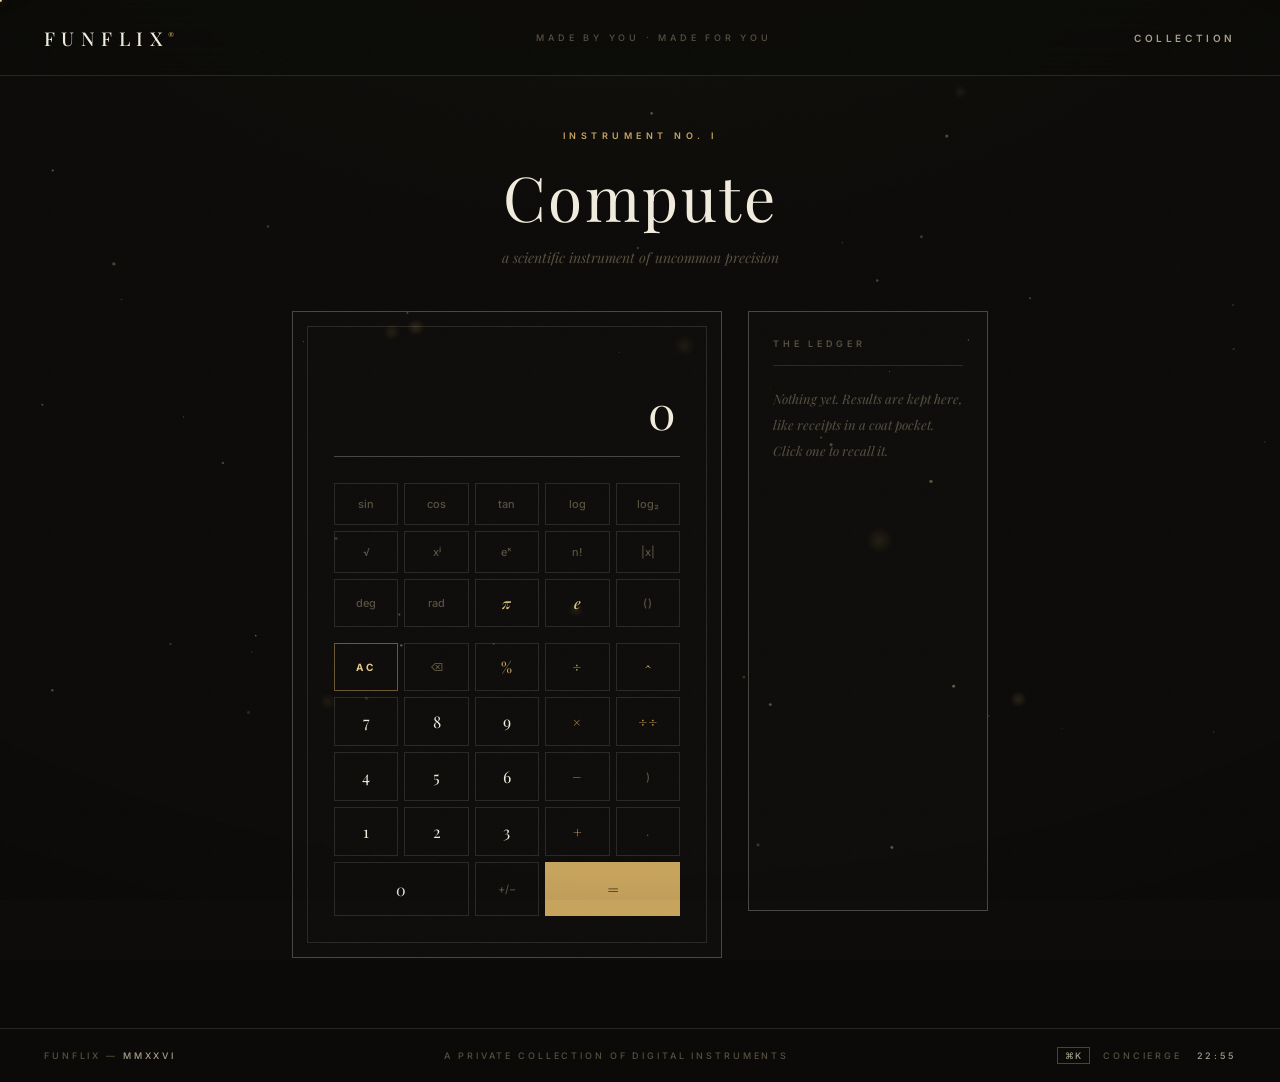
==== commit d5be7540: "Home hero redesign — cursor spotlight reveal (UI per reference spec) Full-screen 100dvh hero with th" ====
--- a/templates/index.html
+++ b/templates/index.html
@@ -6,7 +6,7 @@
   <title>Compute — FUNFLIX</title>
   <link rel="preconnect" href="https://fonts.googleapis.com">
   <link rel="preconnect" href="https://fonts.gstatic.com" crossorigin>
-  <link href="https://fonts.googleapis.com/css2?family=Fraunces:ital,opsz,wght@0,9..144,300;0,9..144,400;0,9..144,500;1,9..144,300;1,9..144,400&family=Manrope:wght@400;500;600;700&family=JetBrains+Mono:wght@300;400&display=swap" rel="stylesheet">
+  <link href="https://fonts.googleapis.com/css2?family=Playfair+Display:ital,wght@0,400;0,500;0,600;1,400;1,500;1,600&family=Inter:wght@300;400;500;600;700&family=JetBrains+Mono:wght@300;400&display=swap" rel="stylesheet">
   <link rel="stylesheet" href="/static/os.css">
   <style>
     .stage {
--- a/static/os.css
+++ b/static/os.css
@@ -17,8 +17,8 @@
   --gold-glow:   rgba(200,164,93,0.14);
   --hairline:    rgba(242,236,223,0.12);
   --hairline-2:  rgba(242,236,223,0.26);
-  --serif: 'Fraunces', serif;
-  --sans:  'Manrope', sans-serif;
+  --serif: 'Playfair Display', serif;
+  --sans:  'Inter', sans-serif;
 
   /* ── legacy tokens (the games' interior design depends on these) ── */
   --void:        #030308;
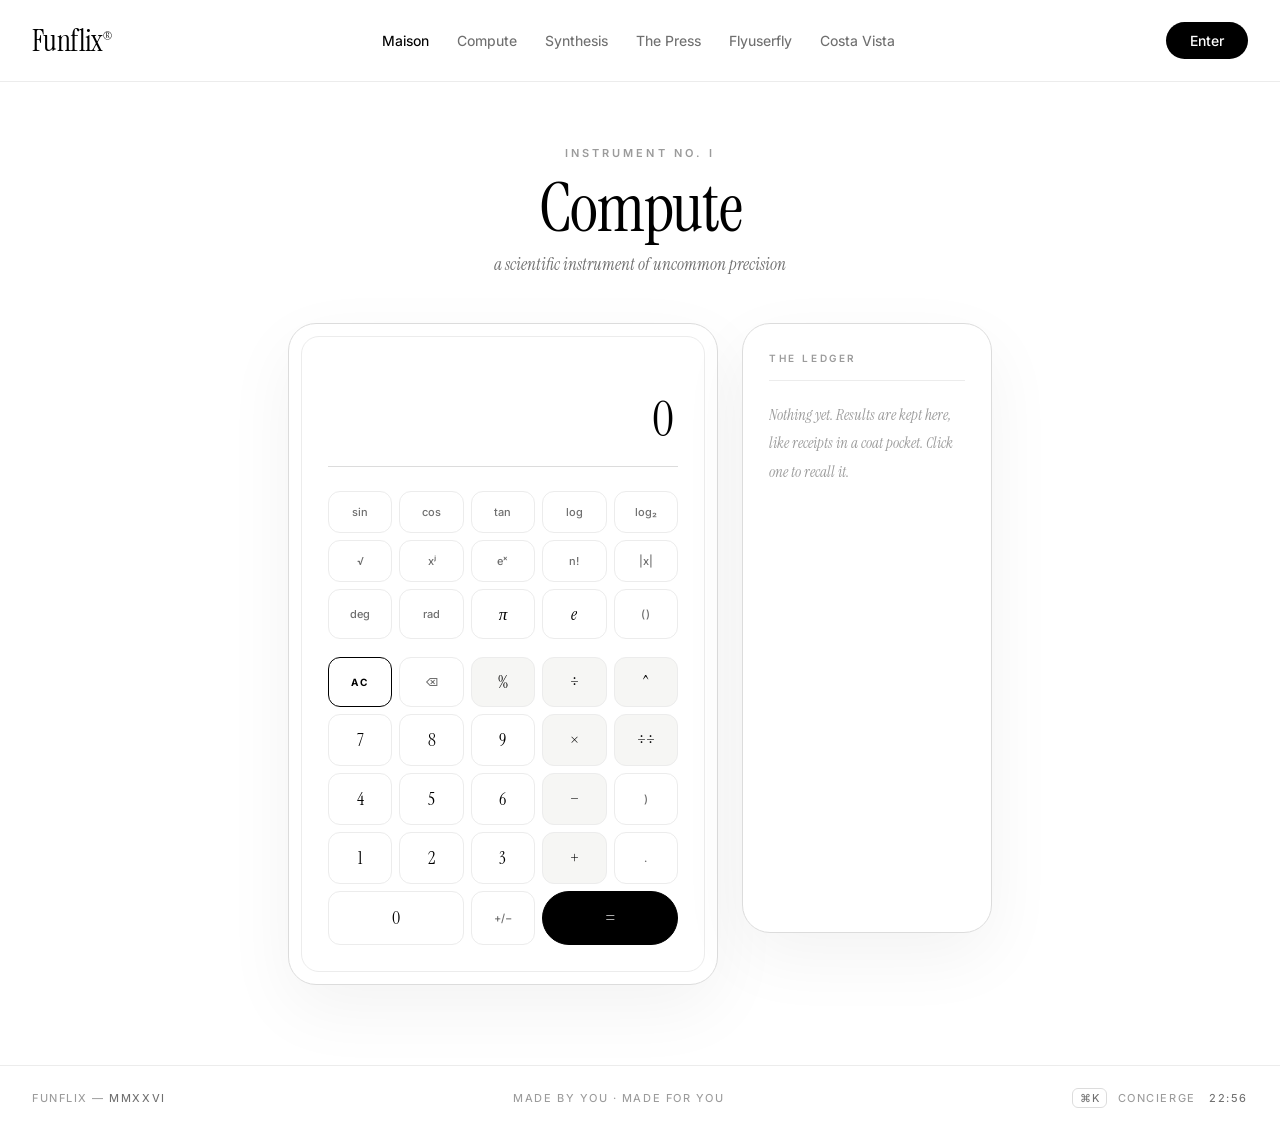
==== commit 29d06536: "Sitewide light editorial redesign + cinematic video hero One system, every page: white paper, Instru" ====
--- a/templates/index.html
+++ b/templates/index.html
@@ -6,57 +6,60 @@
   <title>Compute — FUNFLIX</title>
   <link rel="preconnect" href="https://fonts.googleapis.com">
   <link rel="preconnect" href="https://fonts.gstatic.com" crossorigin>
-  <link href="https://fonts.googleapis.com/css2?family=Playfair+Display:ital,wght@0,400;0,500;0,600;1,400;1,500;1,600&family=Inter:wght@300;400;500;600;700&family=JetBrains+Mono:wght@300;400&display=swap" rel="stylesheet">
+  <link href="https://fonts.googleapis.com/css2?family=Instrument+Serif:ital@0;1&family=Inter:wght@300;400;500;600;700&family=JetBrains+Mono:wght@300;400&display=swap" rel="stylesheet">
   <link rel="stylesheet" href="/static/os.css">
   <style>
     .stage {
       flex: 1;
       display: flex; flex-direction: column;
       align-items: center;
-      padding: 54px 24px 70px;
-    }
-
-    .mod-head { text-align: center; margin-bottom: 44px; }
+      padding: 64px 24px 80px;
+    }
+
+    .mod-head { text-align: center; margin-bottom: 48px; }
     .mod-over {
-      font-family: var(--sans); font-size: 9px; font-weight: 600;
-      letter-spacing: 0.5em; text-transform: uppercase;
-      color: var(--gold);
-      margin-bottom: 14px;
+      font-family: var(--sans); font-size: 11px; font-weight: 600;
+      letter-spacing: 0.28em; text-transform: uppercase;
+      color: var(--gray-2);
+      margin-bottom: 16px;
     }
     .mod-title {
-      font-family: var(--serif); font-weight: 300;
-      font-size: clamp(40px, 6vw, 62px);
-      letter-spacing: 0.04em;
-      color: var(--ivory);
+      font-family: var(--serif); font-weight: 400;
+      font-size: clamp(44px, 6vw, 68px);
+      letter-spacing: -0.02em;
+      line-height: 0.95;
+      color: var(--black);
     }
     .mod-sub {
-      margin-top: 10px;
+      margin-top: 12px;
       font-family: var(--serif); font-style: italic;
-      font-size: 14px; color: var(--ivory-faint);
+      font-size: 17px; color: var(--gray);
     }
 
     .bench {
-      display: flex; gap: 26px; flex-wrap: wrap;
+      display: flex; gap: 24px; flex-wrap: wrap;
       align-items: stretch; justify-content: center;
     }
 
     /* ── the instrument ── */
     .instrument {
       width: 430px;
-      background: rgba(255,255,255,0.012);
-      border: 1px solid var(--hairline-2);
-      padding: 14px;
-      position: relative;
+      background: #fff;
+      border: 1px solid var(--rule-2);
+      border-radius: 28px;
+      padding: 12px;
+      box-shadow: 0 24px 70px rgba(0,0,0,0.05);
     }
     .instrument-inner {
-      border: 1px solid var(--hairline);
+      border: 1px solid var(--rule);
+      border-radius: 18px;
       padding: 26px;
     }
 
     .readout {
-      border-bottom: 1px solid var(--hairline-2);
+      border-bottom: 1px solid var(--rule-2);
       padding: 6px 4px 22px;
-      margin-bottom: 26px;
+      margin-bottom: 24px;
       min-height: 104px;
       display: flex; flex-direction: column;
       justify-content: flex-end; align-items: flex-end;
@@ -65,115 +68,119 @@
     .readout-expr {
       font-family: 'JetBrains Mono', monospace;
       font-size: 11px; font-weight: 300;
-      color: var(--ivory-faint);
-      letter-spacing: 0.1em;
+      color: var(--gray-2);
+      letter-spacing: 0.08em;
       min-height: 16px; margin-bottom: 10px;
     }
     .readout-val {
-      font-family: var(--serif); font-weight: 300;
-      font-size: 46px; line-height: 1;
-      color: var(--ivory);
-      letter-spacing: 0.01em;
+      font-family: var(--serif); font-weight: 400;
+      font-size: 48px; line-height: 1;
+      color: var(--black);
       transition: font-size 0.15s;
     }
-    .readout-val.long { font-size: 27px; }
+    .readout-val.long { font-size: 28px; }
     .readout-val.error {
-      font-size: 15px; font-style: italic;
-      color: var(--gold-bright);
-    }
-
-    .keys { display: grid; grid-template-columns: repeat(5, 1fr); gap: 6px; }
+      font-size: 16px; font-style: italic;
+      color: var(--gray);
+    }
+
+    .keys { display: grid; grid-template-columns: repeat(5, 1fr); gap: 7px; }
     .key {
-      border: 1px solid var(--hairline);
-      background: transparent;
-      color: var(--ivory-dim);
-      font-family: var(--sans); font-size: 13px; font-weight: 500;
+      border: 1px solid var(--rule);
+      border-radius: 12px;
+      background: #fff;
+      color: var(--gray);
+      font-family: var(--sans); font-size: 12px; font-weight: 500;
       padding: 13px 4px;
-      transition: all 0.18s;
-    }
-    .key:hover { border-color: var(--gold-dim); color: var(--ivory); background: rgba(200,164,93,0.05); }
-    .key:active { transform: scale(0.95); }
-
-    .k-num { font-family: var(--serif); font-size: 16px; font-weight: 400; color: var(--ivory); }
-    .k-fn  { font-size: 11px; color: var(--ivory-faint); }
-    .k-fn:hover { color: var(--ivory-dim); }
-    .k-op  { color: var(--gold); font-family: var(--serif); font-size: 15px; }
-    .k-const { color: var(--gold-bright); font-family: var(--serif); font-style: italic; font-size: 15px; }
+      transition: all 0.16s;
+    }
+    .key:hover { border-color: var(--black); color: var(--black); }
+    .key:active { transform: scale(0.94); }
+
+    .k-num { font-family: var(--serif); font-size: 18px; color: var(--black); }
+    .k-fn  { font-size: 11px; color: var(--gray); }
+    .k-op  { font-family: var(--serif); font-size: 17px; color: var(--black); background: var(--wash); }
+    .k-const { font-family: var(--serif); font-style: italic; font-size: 17px; color: var(--black); }
     .k-ac {
-      color: var(--gold-bright); border-color: var(--gold-dim);
-      font-size: 10px; font-weight: 700; letter-spacing: 0.3em;
+      color: var(--black); border-color: var(--black);
+      font-size: 10px; font-weight: 700; letter-spacing: 0.24em;
     }
     .k-eq {
       grid-column: span 2;
-      background: var(--gold); border-color: var(--gold);
-      color: var(--noir);
-      font-family: var(--serif); font-size: 19px;
-    }
-    .k-eq:hover { background: var(--gold-bright); border-color: var(--gold-bright); color: var(--noir); box-shadow: 0 0 34px var(--gold-glow); }
+      background: var(--black); border-color: var(--black);
+      border-radius: 999px;
+      color: #fff;
+      font-family: var(--serif); font-size: 20px;
+    }
+    .k-eq:hover { background: var(--black); color: #fff; transform: scale(1.02); }
+    .k-eq:active { transform: scale(0.96); }
     .k-span2 { grid-column: span 2; }
     .keys-sep { grid-column: span 5; height: 4px; }
 
     /* ── the ledger ── */
     .ledger {
-      width: 240px;
+      width: 250px;
       display: flex; flex-direction: column;
-      border: 1px solid var(--hairline-2);
-      padding: 26px 24px;
-      max-height: 600px;
-      background: rgba(255,255,255,0.012);
+      background: #fff;
+      border: 1px solid var(--rule-2);
+      border-radius: 28px;
+      padding: 28px 26px;
+      max-height: 610px;
+      box-shadow: 0 24px 70px rgba(0,0,0,0.05);
     }
     @media (max-width: 760px) { .ledger { width: 430px; max-height: 230px; } }
     .ledger-title {
-      font-family: var(--sans); font-size: 9px; font-weight: 600;
-      letter-spacing: 0.42em; text-transform: uppercase;
-      color: var(--ivory-faint);
+      font-family: var(--sans); font-size: 10px; font-weight: 600;
+      letter-spacing: 0.26em; text-transform: uppercase;
+      color: var(--gray-2);
       padding-bottom: 16px;
-      border-bottom: 1px solid var(--hairline);
+      border-bottom: 1px solid var(--rule);
       margin-bottom: 6px;
     }
     .ledger-list { flex: 1; overflow-y: auto; display: flex; flex-direction: column; }
     .ledger-empty {
       font-family: var(--serif); font-style: italic;
-      font-size: 13px; color: var(--ivory-faint);
-      line-height: 2; padding-top: 14px;
+      font-size: 15px; color: var(--gray-2);
+      line-height: 1.9; padding-top: 14px;
     }
     .h-item {
       text-align: right;
       padding: 13px 4px;
-      border-bottom: 1px solid var(--hairline);
+      border-bottom: 1px solid var(--rule);
       background: none; border-left: none; border-right: none; border-top: none;
       width: 100%;
-      transition: background 0.18s;
-    }
-    .h-item:hover { background: rgba(200,164,93,0.05); }
+      transition: background 0.15s;
+      border-radius: 8px;
+    }
+    .h-item:hover { background: var(--wash); }
     .h-expr {
       font-family: 'JetBrains Mono', monospace;
       font-size: 9.5px; font-weight: 300;
-      color: var(--ivory-faint);
+      color: var(--gray-2);
       display: block; margin-bottom: 4px;
-      word-break: break-all; letter-spacing: 0.06em;
+      word-break: break-all;
     }
     .h-val {
       font-family: var(--serif);
-      font-size: 16px; color: var(--ivory-dim);
+      font-size: 18px; color: var(--gray);
       word-break: break-all;
-      transition: color 0.18s;
-    }
-    .h-item:hover .h-val { color: var(--gold-bright); }
+      transition: color 0.15s;
+    }
+    .h-item:hover .h-val { color: var(--black); }
   </style>
 </head>
 <body>
 
 <div class="page-wrap">
   <div class="stage">
-    <div class="mod-head rise" style="animation-delay:0.05s">
+    <div class="mod-head fade-rise">
       <div class="mod-over">Instrument No. I</div>
       <h1 class="mod-title">Compute</h1>
       <div class="mod-sub">a scientific instrument of uncommon precision</div>
     </div>
 
     <div class="bench">
-      <div class="instrument rise" style="animation-delay:0.2s">
+      <div class="instrument fade-rise-d1">
         <div class="instrument-inner">
           <div class="readout">
             <div class="readout-expr" id="expression">&nbsp;</div>
@@ -232,7 +239,7 @@
         </div>
       </div>
 
-      <div class="ledger rise" style="animation-delay:0.32s">
+      <div class="ledger fade-rise-d2">
         <div class="ledger-title">The Ledger</div>
         <div class="ledger-list" id="historyList">
           <div class="ledger-empty">Nothing yet. Results are kept here, like receipts in a coat pocket. Click one to recall it.</div>
--- a/static/os.css
+++ b/static/os.css
@@ -1,26 +1,22 @@
 /* ════════════════════════════════════════════════════════
-   FUNFLIX — MAISON
-   a cinematic luxury design system
+   FUNFLIX — light editorial design system
+   white paper · Instrument Serif · Inter · #6F6F6F
    ════════════════════════════════════════════════════════ */
 *, *::before, *::after { box-sizing: border-box; margin: 0; padding: 0; }
 
 :root {
-  /* ── the house palette ── */
-  --noir:        #0b0a08;
-  --noir-2:      #14120d;
-  --ivory:       #f2ecdf;
-  --ivory-dim:   #a89f8c;
-  --ivory-faint: #57503f;
-  --gold:        #c8a45d;
-  --gold-bright: #e7cb8b;
-  --gold-dim:    rgba(200,164,93,0.5);
-  --gold-glow:   rgba(200,164,93,0.14);
-  --hairline:    rgba(242,236,223,0.12);
-  --hairline-2:  rgba(242,236,223,0.26);
-  --serif: 'Playfair Display', serif;
+  /* ── the system ── */
+  --paper:   #ffffff;
+  --black:   #000000;
+  --gray:    #6F6F6F;
+  --gray-2:  #9b9b9b;
+  --rule:    #ececec;
+  --rule-2:  #dcdcdc;
+  --wash:    #f6f6f4;
+  --serif: 'Instrument Serif', serif;
   --sans:  'Inter', sans-serif;
 
-  /* ── legacy tokens (the games' interior design depends on these) ── */
+  /* ── legacy tokens (the games' interiors depend on these) ── */
   --void:        #030308;
   --panel:       rgba(255,255,255,0.018);
   --panel-2:     rgba(255,255,255,0.04);
@@ -32,284 +28,206 @@
   --red:         #ff1e2d;
   --red-dim:     rgba(255,30,45,0.55);
   --red-glow:    rgba(255,30,45,0.18);
+  --gold:        #c8a45d;
+  --gold-bright: #e7cb8b;
+  --gold-dim:    rgba(200,164,93,0.5);
+  --gold-glow:   rgba(200,164,93,0.14);
+  --ivory:       #f2ecdf;
+  --ivory-dim:   #a89f8c;
+  --ivory-faint: #57503f;
+  --hairline:    rgba(242,236,223,0.12);
+  --hairline-2:  rgba(242,236,223,0.26);
   --mono:  'JetBrains Mono', monospace;
   --disp:  'Syne', sans-serif;
   --body:  'Inter', sans-serif;
 }
 
-html { height: 100%; background: var(--noir); }
+html { height: 100%; background: var(--paper); scroll-behavior: smooth; }
 
 body {
   min-height: 100vh;
-  background:
-    radial-gradient(ellipse 90% 70% at 50% -20%, rgba(200,164,93,0.05), transparent 60%),
-    var(--noir);
-  color: var(--ivory);
+  background: var(--paper);
+  color: var(--black);
   font-family: var(--sans);
   display: flex;
   flex-direction: column;
   overflow-x: hidden;
   opacity: 1;
-  transition: opacity 0.26s ease;
+  transition: opacity 0.22s ease;
 }
 body.fade-out { opacity: 0; }
 
-::selection { background: rgba(200,164,93,0.3); color: var(--ivory); }
-::-webkit-scrollbar { width: 3px; height: 3px; }
+::selection { background: rgba(0,0,0,0.9); color: #fff; }
+::-webkit-scrollbar { width: 4px; height: 4px; }
 ::-webkit-scrollbar-track { background: transparent; }
-::-webkit-scrollbar-thumb { background: #2e2a20; border-radius: 2px; }
-
-/* ── cinema: vignette + film grain over every frame ── */
-body::before {
-  content: '';
-  position: fixed; inset: 0; z-index: 9920; pointer-events: none;
-  background: radial-gradient(125% 95% at 50% 42%, transparent 58%, rgba(0,0,0,0.46) 100%);
-}
-body::after {
-  content: '';
-  position: fixed; inset: -60px; z-index: 9921; pointer-events: none;
-  opacity: 0.05;
-  background-image: url("data:image/svg+xml,%3Csvg xmlns='http://www.w3.org/2000/svg' width='160' height='160'%3E%3Cfilter id='n'%3E%3CfeTurbulence type='fractalNoise' baseFrequency='0.8' numOctaves='2' stitchTiles='stitch'/%3E%3CfeColorMatrix type='saturate' values='0'/%3E%3C/filter%3E%3Crect width='160' height='160' filter='url(%23n)' opacity='0.6'/%3E%3C/svg%3E");
-  animation: grainShift 0.9s steps(3) infinite;
-}
-@keyframes grainShift {
-  0%   { transform: translate(0, 0); }
-  33%  { transform: translate(-22px, 14px); }
-  66%  { transform: translate(16px, -20px); }
-  100% { transform: translate(0, 0); }
-}
-
-#fxCanvas { position: fixed; inset: 0; z-index: 0; pointer-events: none; }
-
-/* ── the cursor: a jewel ── */
-@media (pointer: fine) {
-  body.os-cursor, body.os-cursor * { cursor: none !important; }
-  #curDot {
-    position: fixed; z-index: 9999; pointer-events: none;
-    width: 4px; height: 4px; border-radius: 50%;
-    background: var(--gold-bright);
-    transform: translate(-50%,-50%);
-    box-shadow: 0 0 10px var(--gold-dim);
-  }
-  #curRing {
-    position: fixed; z-index: 9998; pointer-events: none;
-    width: 28px; height: 28px; border-radius: 50%;
-    border: 1px solid rgba(242,236,223,0.3);
-    transform: translate(-50%,-50%);
-    transition: width 0.25s, height 0.25s, border-color 0.25s, background 0.25s;
-  }
-  #curRing.hot {
-    width: 46px; height: 46px;
-    border-color: var(--gold-dim);
-    background: var(--gold-glow);
-  }
-}
-@media (pointer: coarse) { #curDot, #curRing { display: none; } }
+::-webkit-scrollbar-thumb { background: #d2d2d2; border-radius: 2px; }
 
 /* ── the frame: top bar ── */
 .hud {
-  position: sticky; top: 0; z-index: 60;
-  height: 76px; width: 100%;
+  position: sticky; top: 0; z-index: 100;
+  width: 100%;
+  background: rgba(255,255,255,0.85);
+  backdrop-filter: blur(14px); -webkit-backdrop-filter: blur(14px);
+  border-bottom: 1px solid var(--rule);
+}
+.hud-inner {
+  max-width: 1280px; margin: 0 auto;
+  padding: 22px 32px;
   display: flex; align-items: center; justify-content: space-between;
-  padding: 0 44px;
-  background: rgba(11,10,8,0.72);
-  backdrop-filter: blur(22px); -webkit-backdrop-filter: blur(22px);
-  border-bottom: 1px solid var(--hairline);
-}
-@media (max-width: 640px) { .hud { padding: 0 20px; height: 64px; } }
+  gap: 24px;
+}
+@media (max-width: 640px) { .hud-inner { padding: 16px 20px; } }
 
 .hud-logo {
   font-family: var(--serif);
-  font-weight: 500; font-size: 19px;
-  letter-spacing: 0.34em;
-  color: var(--ivory); text-decoration: none;
-  transition: color 0.3s, letter-spacing 0.4s;
-}
-.hud-logo:hover { color: var(--gold-bright); letter-spacing: 0.4em; }
-.hud-logo .reg {
-  font-size: 9px; vertical-align: super;
-  color: var(--gold); letter-spacing: 0;
-}
-
-.hud-mid {
-  font-family: var(--sans); font-size: 9px; font-weight: 500;
-  color: var(--ivory-faint); letter-spacing: 0.42em;
-  text-transform: uppercase;
-}
-@media (max-width: 820px) { .hud-mid { display: none; } }
-
-.hud-right { display: flex; align-items: center; gap: 26px; }
-
-/* dropdown — the collection menu */
-.os-menu { position: relative; }
-.os-menu-btn {
-  background: none; border: none;
-  color: var(--ivory-dim);
-  font-family: var(--sans); font-size: 10px; font-weight: 600;
-  letter-spacing: 0.36em; text-transform: uppercase;
-  padding: 10px 0;
-  position: relative;
-  transition: color 0.25s;
-}
-.os-menu-btn::after {
-  content: '';
-  position: absolute; left: 0; bottom: 4px;
-  width: 0; height: 1px;
-  background: var(--gold);
-  transition: width 0.35s cubic-bezier(0.22,1,0.36,1);
-}
-.os-menu-btn:hover { color: var(--ivory); }
-.os-menu-btn:hover::after, .os-menu.open .os-menu-btn::after { width: 100%; }
-.os-menu-btn svg { display: none; }
-
-.os-menu-list {
-  position: absolute; right: 0; top: calc(100% + 14px);
-  min-width: 300px;
-  background: rgba(17,15,11,0.97);
-  backdrop-filter: blur(26px);
-  border: 1px solid var(--hairline-2);
-  overflow: hidden;
-  box-shadow: 0 30px 90px rgba(0,0,0,0.75);
-  visibility: hidden; opacity: 0;
-  transform: translateY(-8px);
-  transition: all 0.3s cubic-bezier(0.22,1,0.36,1);
-}
-.os-menu.open .os-menu-list { visibility: visible; opacity: 1; transform: none; }
-.os-menu-list a {
-  display: grid; grid-template-columns: 40px 1fr auto;
-  align-items: baseline; gap: 12px;
-  padding: 17px 22px;
+  font-size: 30px; font-weight: 400;
+  letter-spacing: -0.02em;
+  color: var(--black); text-decoration: none;
+  line-height: 1;
+  transition: opacity 0.2s;
+}
+.hud-logo:hover { opacity: 0.7; }
+.hud-logo sup { font-size: 11px; color: var(--black); }
+
+.hud-links { display: none; align-items: center; gap: 28px; }
+@media (min-width: 920px) { .hud-links { display: flex; } }
+.hud-links a {
+  font-family: var(--sans); font-size: 14px; font-weight: 450;
+  color: var(--gray);
   text-decoration: none;
-  border-bottom: 1px solid var(--hairline);
-  transition: background 0.2s, padding-left 0.25s;
-}
-.os-menu-list a:last-child { border-bottom: none; }
-.os-menu-list a span:nth-child(2) {
-  font-family: var(--serif); font-size: 16px; font-weight: 500;
-  letter-spacing: 0.06em; color: var(--ivory-dim);
   transition: color 0.2s;
-}
-.os-menu-list a .mi {
-  font-family: var(--serif); font-style: italic;
-  font-size: 12px; color: var(--gold-dim);
-}
-.os-menu-list a .md {
-  font-family: var(--sans); font-size: 9px; font-weight: 500;
-  color: var(--ivory-faint); letter-spacing: 0.2em; text-transform: uppercase;
-}
-.os-menu-list a:hover { background: rgba(200,164,93,0.05); padding-left: 28px; }
-.os-menu-list a:hover span:nth-child(2) { color: var(--ivory); }
-.os-menu-list a.on { pointer-events: none; }
-.os-menu-list a.on span:nth-child(2) { color: var(--gold-bright); }
-.os-menu-list a.on .mi { color: var(--gold-bright); }
-
-.os-access-btn {
-  background: none;
-  border: 1px solid var(--gold-dim);
-  color: var(--gold-bright);
-  font-family: var(--sans); font-size: 10px; font-weight: 600;
-  letter-spacing: 0.34em; text-transform: uppercase;
-  padding: 12px 26px 12px 30px;
-  transition: all 0.3s;
-}
-.os-access-btn:hover {
-  background: var(--gold);
-  color: var(--noir);
-  box-shadow: 0 0 36px var(--gold-glow), 0 0 80px var(--gold-glow);
-}
+  white-space: nowrap;
+}
+.hud-links a:hover { color: var(--black); }
+.hud-links a.on { color: var(--black); }
+
+.hud-right { display: flex; align-items: center; gap: 12px; }
+
+.hud-cta {
+  background: var(--black); color: #fff;
+  border: none; border-radius: 999px;
+  font-family: var(--sans); font-size: 14px; font-weight: 500;
+  padding: 10px 24px;
+  transition: transform 0.2s ease, background 0.2s;
+}
+.hud-cta:hover { transform: scale(1.03); }
+.hud-cta:active { transform: scale(0.97); }
+
+.hud-burger {
+  display: flex; align-items: center; justify-content: center;
+  width: 40px; height: 40px;
+  background: var(--paper);
+  border: 1px solid var(--rule-2);
+  border-radius: 999px;
+  color: var(--black);
+}
+@media (min-width: 920px) { .hud-burger { display: none; } }
+
+.hud-mobile {
+  position: absolute; top: calc(100% + 10px); right: 20px;
+  background: #fff;
+  border: 1px solid var(--rule);
+  border-radius: 18px;
+  box-shadow: 0 24px 60px rgba(0,0,0,0.1);
+  padding: 10px;
+  display: none; flex-direction: column; gap: 2px;
+  min-width: 210px;
+}
+.hud-mobile.open { display: flex; }
+.hud-mobile a {
+  padding: 12px 16px; border-radius: 12px;
+  font-family: var(--sans); font-size: 14px; font-weight: 450;
+  color: var(--gray); text-decoration: none;
+  transition: background 0.15s, color 0.15s;
+}
+.hud-mobile a:hover { background: var(--wash); color: var(--black); }
+.hud-mobile a.on { color: var(--black); font-weight: 600; }
 
 /* ── the footer line ── */
 .statusbar {
   position: relative; z-index: 5;
   display: flex; align-items: center; justify-content: space-between;
-  padding: 18px 44px;
-  border-top: 1px solid var(--hairline);
-  font-family: var(--sans); font-size: 9px; font-weight: 500;
-  letter-spacing: 0.32em; text-transform: uppercase;
-  color: var(--ivory-faint);
-}
-@media (max-width: 640px) { .statusbar { padding: 14px 20px; } }
-.statusbar span.hl { color: var(--ivory-dim); }
-.sb-mid { color: var(--ivory-faint); }
+  gap: 16px;
+  max-width: 1280px; width: 100%;
+  margin: 0 auto;
+  padding: 22px 32px;
+  border-top: 1px solid var(--rule);
+  font-family: var(--sans); font-size: 11px; font-weight: 450;
+  letter-spacing: 0.14em; text-transform: uppercase;
+  color: var(--gray-2);
+}
+@media (max-width: 640px) { .statusbar { padding: 16px 20px; } }
+.statusbar span.hl { color: var(--gray); }
+.sb-mid { color: var(--gray-2); }
 @media (max-width: 820px) { .sb-mid { display: none; } }
 .kbd {
   display: inline-block; padding: 2px 7px;
-  border: 1px solid var(--hairline-2);
-  color: var(--ivory-dim); margin-right: 8px;
-  letter-spacing: 0.1em;
+  border: 1px solid var(--rule-2); border-radius: 6px;
+  color: var(--gray); margin-right: 6px;
+  letter-spacing: 0.05em;
 }
 
 /* ── the concierge (⌘K) ── */
 .palette {
   position: fixed; inset: 0; z-index: 200;
-  background: rgba(8,7,5,0.78);
-  backdrop-filter: blur(14px);
+  background: rgba(255,255,255,0.6);
+  backdrop-filter: blur(10px);
   display: none;
   align-items: flex-start; justify-content: center;
   padding-top: 18vh;
 }
 .palette.open { display: flex; }
 .pal-box {
-  width: min(580px, calc(100vw - 40px));
-  background: rgba(17,15,11,0.98);
-  border: 1px solid var(--hairline-2);
+  width: min(560px, calc(100vw - 40px));
+  background: #fff;
+  border: 1px solid var(--rule);
+  border-radius: 20px;
   overflow: hidden;
-  box-shadow: 0 50px 140px rgba(0,0,0,0.85), 0 0 0 1px rgba(200,164,93,0.08);
-  animation: palIn 0.32s cubic-bezier(0.22,1,0.36,1);
-}
-@keyframes palIn { from { opacity: 0; transform: translateY(-14px); } }
+  box-shadow: 0 40px 120px rgba(0,0,0,0.16);
+  animation: palIn 0.28s cubic-bezier(0.22,1,0.36,1);
+}
+@keyframes palIn { from { opacity: 0; transform: translateY(-12px); } }
 .pal-head {
-  display: flex; align-items: center; gap: 16px;
-  padding: 22px 26px;
-  border-bottom: 1px solid var(--hairline);
-}
-.pal-head .pp {
-  color: var(--gold); font-family: var(--serif);
-  font-style: italic; font-size: 16px;
-}
+  display: flex; align-items: center; gap: 14px;
+  padding: 20px 24px;
+  border-bottom: 1px solid var(--rule);
+}
+.pal-head .pp { color: var(--black); font-family: var(--serif); font-style: italic; font-size: 17px; }
 .pal-head input {
   flex: 1; background: none; border: none; outline: none;
-  color: var(--ivory);
-  font-family: var(--serif); font-size: 17px; font-weight: 400;
-  letter-spacing: 0.02em;
-}
-.pal-head input::placeholder { color: var(--ivory-faint); font-style: italic; }
+  color: var(--black);
+  font-family: var(--serif); font-size: 19px;
+}
+.pal-head input::placeholder { color: var(--gray-2); font-style: italic; }
 .pal-esc {
-  font-family: var(--sans); font-size: 8px; font-weight: 600;
-  color: var(--ivory-faint);
-  border: 1px solid var(--hairline); padding: 4px 8px;
-  letter-spacing: 0.24em;
+  font-family: var(--sans); font-size: 9px; font-weight: 600;
+  color: var(--gray-2);
+  border: 1px solid var(--rule-2); border-radius: 6px;
+  padding: 4px 8px; letter-spacing: 0.18em;
 }
 .pal-list { max-height: 340px; overflow-y: auto; }
 .pal-item {
-  display: grid; grid-template-columns: 40px 1fr auto;
+  display: grid; grid-template-columns: 44px 1fr auto;
   align-items: baseline; gap: 14px;
-  padding: 17px 26px;
-  border-bottom: 1px solid var(--hairline);
+  padding: 16px 24px;
+  border-bottom: 1px solid var(--rule);
 }
 .pal-item:last-child { border-bottom: none; }
-.pal-item span:nth-child(2) {
-  font-family: var(--serif); font-size: 15px;
-  letter-spacing: 0.04em; color: var(--ivory-dim);
-}
-.pal-item .pi { font-family: var(--serif); font-style: italic; font-size: 12px; color: var(--gold-dim); }
+.pal-item span:nth-child(2) { font-family: var(--serif); font-size: 17px; color: var(--gray); }
+.pal-item .pi { font-family: var(--serif); font-style: italic; font-size: 13px; color: var(--gray-2); }
 .pal-item .ph {
   font-family: var(--sans); font-size: 9px; font-weight: 500;
-  color: var(--ivory-faint); letter-spacing: 0.2em; text-transform: uppercase;
-}
-.pal-item.sel { background: rgba(200,164,93,0.07); }
-.pal-item.sel span:nth-child(2) { color: var(--ivory); }
-.pal-item.sel .pi { color: var(--gold-bright); }
-.pal-empty {
-  padding: 30px 26px;
-  font-family: var(--serif); font-style: italic;
-  font-size: 14px; color: var(--ivory-faint);
-}
-
-/* ── couture controls ── */
+  color: var(--gray-2); letter-spacing: 0.16em; text-transform: uppercase;
+}
+.pal-item.sel { background: var(--wash); }
+.pal-item.sel span:nth-child(2) { color: var(--black); }
+.pal-item.sel .pi { color: var(--black); }
+.pal-empty { padding: 28px 24px; font-family: var(--serif); font-style: italic; font-size: 15px; color: var(--gray-2); }
+
+/* ── shared controls ── */
 .os-label {
-  font-family: var(--sans); font-size: 9px; font-weight: 600;
-  letter-spacing: 0.34em; color: var(--ivory-faint);
+  font-family: var(--sans); font-size: 10px; font-weight: 600;
+  letter-spacing: 0.22em; color: var(--gray-2);
   text-transform: uppercase;
   display: block; margin-bottom: 12px;
 }
@@ -317,22 +235,21 @@
   width: 100%;
   background: transparent;
   border: none;
-  border-bottom: 1px solid var(--hairline-2);
-  color: var(--ivory);
-  font-family: var(--serif); font-size: 17px;
-  padding: 10px 2px 12px;
+  border-bottom: 1px solid var(--rule-2);
+  color: var(--black);
+  font-family: var(--serif); font-size: 19px;
+  padding: 8px 2px 12px;
   outline: none;
-  transition: border-color 0.3s;
-  letter-spacing: 0.02em;
-}
-.os-input::placeholder { color: var(--ivory-faint); font-style: italic; }
-.os-input:focus { border-bottom-color: var(--gold); }
+  transition: border-color 0.25s;
+}
+.os-input::placeholder { color: var(--gray-2); font-style: italic; }
+.os-input:focus { border-bottom-color: var(--black); }
 
 .os-select-wrap { position: relative; }
 .os-select-wrap::after {
   content: ''; position: absolute; right: 8px; top: 50%;
   width: 6px; height: 6px;
-  border-right: 1px solid var(--gold-dim); border-bottom: 1px solid var(--gold-dim);
+  border-right: 1.5px solid var(--gray); border-bottom: 1.5px solid var(--gray);
   transform: translateY(-70%) rotate(45deg);
   pointer-events: none;
 }
@@ -340,44 +257,41 @@
   width: 100%; appearance: none; -webkit-appearance: none;
   background: transparent;
   border: none;
-  border-bottom: 1px solid var(--hairline-2);
-  color: var(--ivory);
-  font-family: var(--serif); font-size: 15px;
-  padding: 10px 30px 12px 2px;
+  border-bottom: 1px solid var(--rule-2);
+  color: var(--black);
+  font-family: var(--serif); font-size: 17px;
+  padding: 8px 30px 12px 2px;
   outline: none;
-  transition: border-color 0.3s;
-}
-.os-select:focus { border-bottom-color: var(--gold); }
-.os-select option { background: #14120d; font-family: var(--sans); font-size: 13px; }
+  transition: border-color 0.25s;
+}
+.os-select:focus { border-bottom-color: var(--black); }
+.os-select option { background: #fff; font-family: var(--sans); font-size: 13px; }
 
 .os-btn-primary {
   width: 100%;
-  background: var(--gold);
-  border: 1px solid var(--gold);
-  color: var(--noir);
-  font-family: var(--sans); font-size: 10px; font-weight: 700;
-  letter-spacing: 0.4em; text-transform: uppercase;
-  padding: 17px 17px 17px calc(17px + 0.4em);
-  transition: all 0.3s;
-}
-.os-btn-primary:hover {
-  background: var(--gold-bright); border-color: var(--gold-bright);
-  box-shadow: 0 0 44px var(--gold-glow), 0 8px 60px var(--gold-glow);
-}
-.os-btn-primary:active { transform: scale(0.99); }
-.os-btn-primary:disabled { opacity: 0.35; box-shadow: none; }
+  background: var(--black);
+  border: 1px solid var(--black);
+  border-radius: 999px;
+  color: #fff;
+  font-family: var(--sans); font-size: 14px; font-weight: 500;
+  padding: 15px 24px;
+  transition: transform 0.2s ease, opacity 0.2s;
+}
+.os-btn-primary:hover { transform: scale(1.03); }
+.os-btn-primary:active { transform: scale(0.97); }
+.os-btn-primary:disabled { opacity: 0.3; transform: none; }
 
 .os-btn-ghost {
   background: transparent;
-  border: 1px solid var(--hairline-2);
-  color: var(--ivory-dim);
-  font-family: var(--sans); font-size: 9px; font-weight: 600;
-  letter-spacing: 0.34em; text-transform: uppercase;
-  padding: 14px 20px 14px calc(20px + 0.34em);
-  transition: all 0.3s;
+  border: 1px solid var(--rule-2);
+  border-radius: 999px;
+  color: var(--gray);
+  font-family: var(--sans); font-size: 13px; font-weight: 500;
+  padding: 13px 22px;
+  transition: all 0.2s;
   text-decoration: none; text-align: center;
 }
-.os-btn-ghost:hover { border-color: var(--gold-dim); color: var(--gold-bright); }
+.os-btn-ghost:hover { border-color: var(--black); color: var(--black); }
 
 /* corner brackets (legacy — the games wear them) */
 .corners { position: relative; }
@@ -399,20 +313,24 @@
   display: flex; flex-direction: column;
 }
 
-/* ── motion vocabulary ── */
+/* ── motion: fade-rise family (per spec) ── */
+@keyframes fadeRise { from { opacity: 0; transform: translateY(20px); } to { opacity: 1; transform: translateY(0); } }
+.fade-rise, .fade-rise-d1, .fade-rise-d2, .fade-rise-d3 {
+  opacity: 0;
+  animation: fadeRise 0.8s ease-out forwards;
+}
+.fade-rise-d1 { animation-delay: 0.2s; }
+.fade-rise-d2 { animation-delay: 0.4s; }
+.fade-rise-d3 { animation-delay: 0.6s; }
+
+/* legacy motion (still referenced by inner pages) */
 @keyframes osFadeUp { from { opacity: 0; transform: translateY(18px); } to { opacity: 1; transform: none; } }
 .fade-up { opacity: 0; animation: osFadeUp 0.55s cubic-bezier(0.22,1,0.36,1) forwards; }
-
 @keyframes rise { from { opacity: 0; transform: translateY(28px); } to { opacity: 1; transform: none; } }
-.rise { opacity: 0; animation: rise 1.1s cubic-bezier(0.16,1,0.3,1) forwards; }
-
-@keyframes unveil { from { transform: translateY(108%); } to { transform: none; } }
-.veil { overflow: hidden; }
-.veil > * { display: block; transform: translateY(108%); animation: unveil 1.2s cubic-bezier(0.16,1,0.3,1) forwards; }
-
-@keyframes ruleGrow { from { transform: scaleX(0); } to { transform: scaleX(1); } }
-.rule-gold {
-  height: 1px; background: linear-gradient(90deg, transparent, var(--gold-dim), transparent);
-  transform-origin: center;
-  animation: ruleGrow 1.4s cubic-bezier(0.16,1,0.3,1) forwards;
-}
+.rise { opacity: 0; animation: rise 0.8s ease-out forwards; }
+
+@media (prefers-reduced-motion: reduce) {
+  .fade-rise, .fade-rise-d1, .fade-rise-d2, .fade-rise-d3, .fade-up, .rise {
+    animation: none; opacity: 1;
+  }
+}
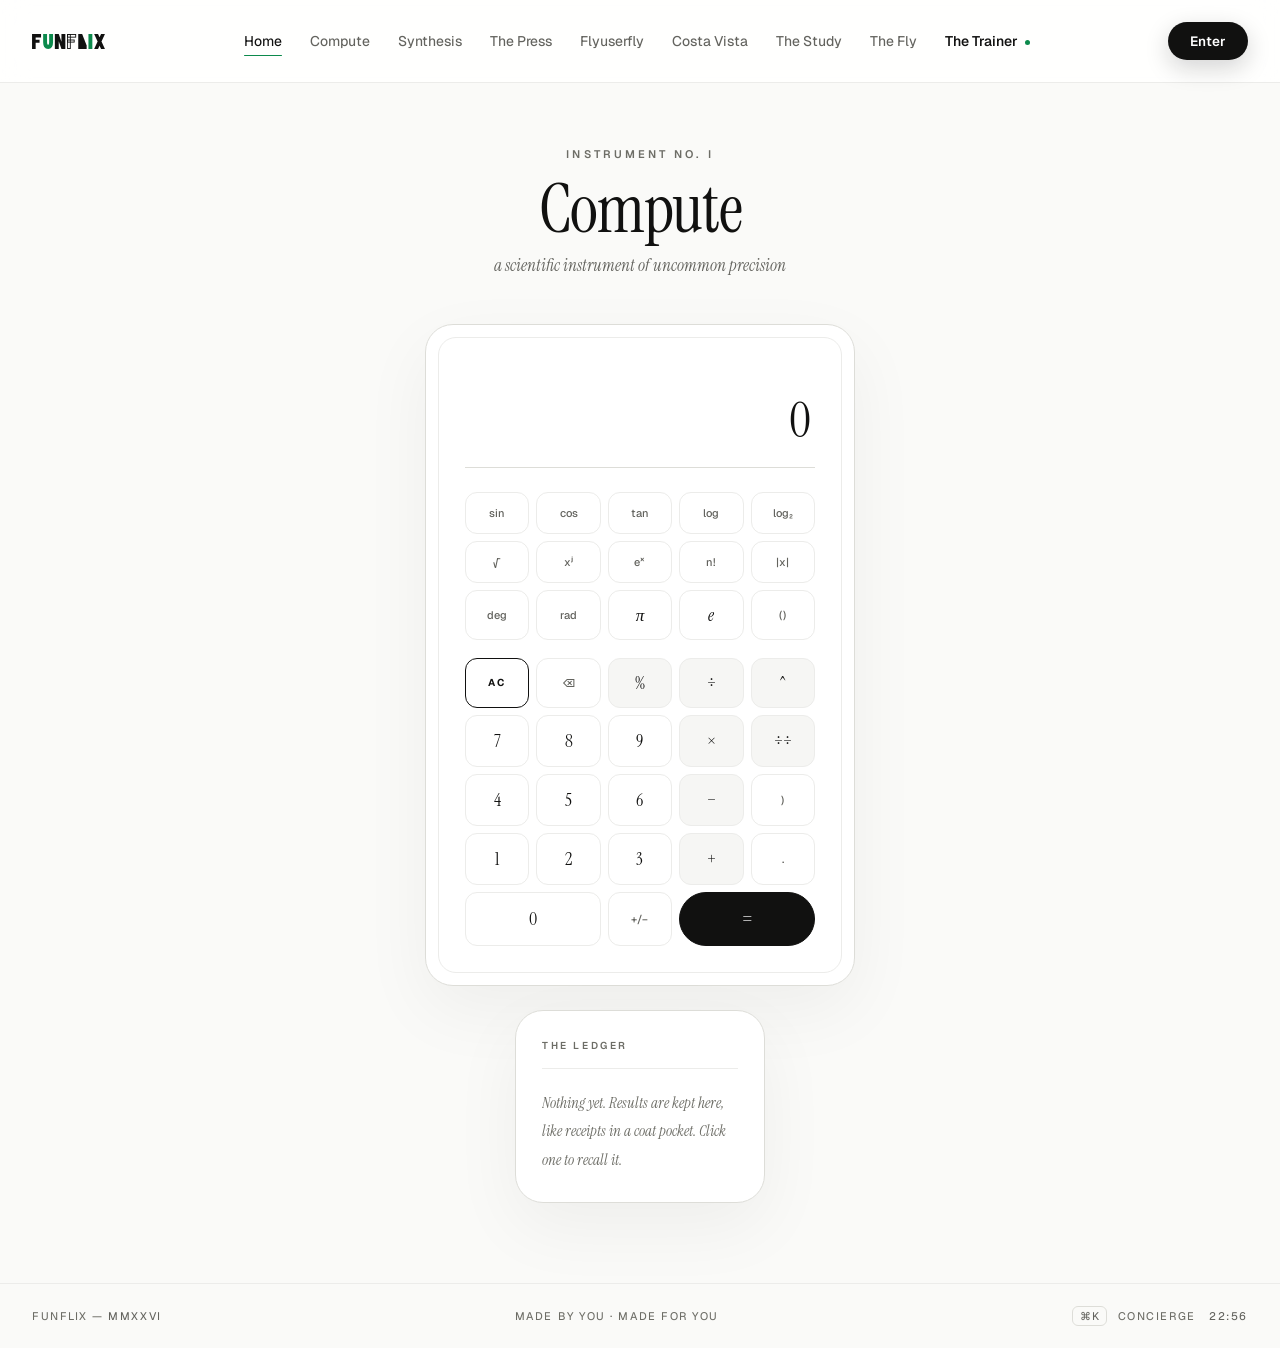
==== commit e72b1093: "UI Sprint 43: sub-pages - shared nav underline + fixed calculator 390px overflow The sub-pages are a" ====
--- a/templates/index.html
+++ b/templates/index.html
@@ -43,7 +43,7 @@
 
     /* ── the instrument ── */
     .instrument {
-      width: 430px;
+      width: min(430px, 100%);
       background: #fff;
       border: 1px solid var(--rule-2);
       border-radius: 28px;
@@ -128,7 +128,7 @@
       max-height: 610px;
       box-shadow: 0 24px 70px rgba(0,0,0,0.05);
     }
-    @media (max-width: 760px) { .ledger { width: 430px; max-height: 230px; } }
+    @media (max-width: 760px) { .ledger { width: min(430px, 100%); max-height: 230px; } }
     .ledger-title {
       font-family: var(--sans); font-size: 10px; font-weight: 600;
       letter-spacing: 0.26em; text-transform: uppercase;
--- a/static/os.css
+++ b/static/os.css
@@ -1,20 +1,38 @@
 /* ════════════════════════════════════════════════════════
-   FUNFLIX — light editorial design system
-   white paper · Instrument Serif · Inter · #6F6F6F
+   FUNFLIX — design system (matches the homepage)
+   paper #FAFAF8 · ink #111110 · Geist / Geist Mono · Instrument Serif accents
+   acid-green trio for marks, CTAs and live states
    ════════════════════════════════════════════════════════ */
+@import url('https://fonts.googleapis.com/css2?family=Geist:wght@400;500;600;700&family=Geist+Mono:wght@400;500&display=swap');
+
 *, *::before, *::after { box-sizing: border-box; margin: 0; padding: 0; }
 
 :root {
   /* ── the system ── */
-  --paper:   #ffffff;
-  --black:   #000000;
-  --gray:    #6F6F6F;
-  --gray-2:  #9b9b9b;
-  --rule:    #ececec;
-  --rule-2:  #dcdcdc;
-  --wash:    #f6f6f4;
+  --paper:   #FAFAF8;
+  --black:   #111110;
+  --gray:    #63635E;
+  --gray-2:  #6D6D66;
+  --rule:    #ECECEA;
+  --rule-2:  #DDDDD8;
+  --wash:    #F6F6F4;
   --serif: 'Instrument Serif', serif;
-  --sans:  'Inter', sans-serif;
+  --sans:  'Geist', 'Inter', system-ui, sans-serif;
+  --monoX: 'Geist Mono', monospace;   /* brand mono for chrome (legacy --mono stays JetBrains for the games) */
+
+  /* ── accent trio (volt) — used for CTAs, marks, live/rec states ── */
+  --acc:   #BDF23F;
+  --accD:  #0C8A4C;
+  --accH:  #D3FF66;
+
+  /* ── motion + elevation system (UI overhaul, 2026-08-03) ── */
+  --ease:        cubic-bezier(0.22, 1, 0.36, 1);    /* signature ease-out */
+  --ease-in-out: cubic-bezier(0.65, 0, 0.35, 1);
+  --dur-1: 0.5s;
+  --dur-2: 0.8s;
+  --shadow-1: 0 2px 10px rgba(17,17,16,0.05);
+  --shadow-2: 0 14px 44px rgba(17,17,16,0.09);
+  --shadow-3: 0 40px 120px rgba(17,17,16,0.14);
 
   /* ── legacy tokens (the games' interiors depend on these) ── */
   --void:        #030308;
@@ -49,6 +67,8 @@
   background: var(--paper);
   color: var(--black);
   font-family: var(--sans);
+  -webkit-font-smoothing: antialiased;
+  -moz-osx-font-smoothing: grayscale;
   display: flex;
   flex-direction: column;
   overflow-x: hidden;
@@ -57,10 +77,15 @@
 }
 body.fade-out { opacity: 0; }
 
-::selection { background: rgba(0,0,0,0.9); color: #fff; }
-::-webkit-scrollbar { width: 4px; height: 4px; }
+a:focus-visible, button:focus-visible, [tabindex]:focus-visible {
+  outline: 2px solid var(--accD); outline-offset: 3px; border-radius: 6px;
+}
+::selection { background: var(--acc); color: var(--black); }
+html { scrollbar-width: thin; scrollbar-color: rgba(17,17,16,0.35) transparent; }
+::-webkit-scrollbar { width: 9px; height: 9px; }
 ::-webkit-scrollbar-track { background: transparent; }
-::-webkit-scrollbar-thumb { background: #d2d2d2; border-radius: 2px; }
+::-webkit-scrollbar-thumb { background: rgba(17,17,16,0.28); border-radius: 99px; border: 2px solid var(--paper); }
+::-webkit-scrollbar-thumb:hover { background: rgba(17,17,16,0.5); }
 
 /* ── the frame: top bar ── */
 .hud {
@@ -79,19 +104,17 @@
 @media (max-width: 640px) { .hud-inner { padding: 16px 20px; } }
 
 .hud-logo {
-  font-family: var(--serif);
-  font-size: 30px; font-weight: 400;
-  letter-spacing: -0.02em;
+  display: block; line-height: 0;
   color: var(--black); text-decoration: none;
-  line-height: 1;
   transition: opacity 0.2s;
 }
 .hud-logo:hover { opacity: 0.7; }
-.hud-logo sup { font-size: 11px; color: var(--black); }
+.hud-logo svg { display: block; }
 
 .hud-links { display: none; align-items: center; gap: 28px; }
 @media (min-width: 920px) { .hud-links { display: flex; } }
 .hud-links a {
+  position: relative;
   font-family: var(--sans); font-size: 14px; font-weight: 450;
   color: var(--gray);
   text-decoration: none;
@@ -100,18 +123,33 @@
 }
 .hud-links a:hover { color: var(--black); }
 .hud-links a.on { color: var(--black); }
+/* animated underline — a subtle, premium chrome touch, site-wide */
+.hud-links a::after {
+  content: ''; position: absolute; left: 0; right: 0; bottom: -6px; height: 1.5px;
+  background: var(--accD); border-radius: 2px;
+  transform: scaleX(0); transform-origin: left center;
+  transition: transform 0.3s var(--ease);
+}
+.hud-links a:hover::after, .hud-links a.on::after { transform: scaleX(1); }
+@media (prefers-reduced-motion: reduce) { .hud-links a::after { transition: none; } }
+/* flagship marker (The Trainer) — a small live dot, site-wide */
+.hud-links a.flag, .hud-mobile a.flag { color: var(--black); font-weight: 550; }
+.nav-flag { display: inline-block; width: 5px; height: 5px; border-radius: 50%;
+  background: var(--accD); margin-left: 7px; vertical-align: middle; }
+.hud-mobile a.flag .nav-flag { margin-left: 8px; }
 
 .hud-right { display: flex; align-items: center; gap: 12px; }
 
 .hud-cta {
   background: var(--black); color: #fff;
   border: none; border-radius: 999px;
-  font-family: var(--sans); font-size: 14px; font-weight: 500;
-  padding: 10px 24px;
+  font-family: var(--sans); font-size: 13.5px; font-weight: 600;
+  padding: 10px 22px;
+  box-shadow: 0 8px 24px rgba(17,17,16,0.18);
   transition: transform 0.2s ease, background 0.2s;
 }
-.hud-cta:hover { transform: scale(1.03); }
-.hud-cta:active { transform: scale(0.97); }
+.hud-cta:hover { background: #000; transform: translateY(-1px); }
+.hud-cta:active { transform: translateY(0) scale(0.97); }
 
 .hud-burger {
   display: flex; align-items: center; justify-content: center;
@@ -323,6 +361,14 @@
 .fade-rise-d2 { animation-delay: 0.4s; }
 .fade-rise-d3 { animation-delay: 0.6s; }
 
+/* ── reusable scroll-reveal (UI overhaul) — inert until .rv is used; os.js adds
+   .in as elements enter view, or immediately under reduced-motion ── */
+.rv { opacity: 0; transform: translateY(24px); will-change: opacity, transform;
+  transition: opacity var(--dur-2) var(--ease), transform var(--dur-2) var(--ease); }
+.rv.in { opacity: 1; transform: none; }
+.rv.d1 { transition-delay: 0.08s; } .rv.d2 { transition-delay: 0.16s; }
+.rv.d3 { transition-delay: 0.24s; } .rv.d4 { transition-delay: 0.32s; }
+
 /* legacy motion (still referenced by inner pages) */
 @keyframes osFadeUp { from { opacity: 0; transform: translateY(18px); } to { opacity: 1; transform: none; } }
 .fade-up { opacity: 0; animation: osFadeUp 0.55s cubic-bezier(0.22,1,0.36,1) forwards; }
@@ -333,4 +379,5 @@
   .fade-rise, .fade-rise-d1, .fade-rise-d2, .fade-rise-d3, .fade-up, .rise {
     animation: none; opacity: 1;
   }
-}
+  .rv { opacity: 1; transform: none; transition: none; }
+}
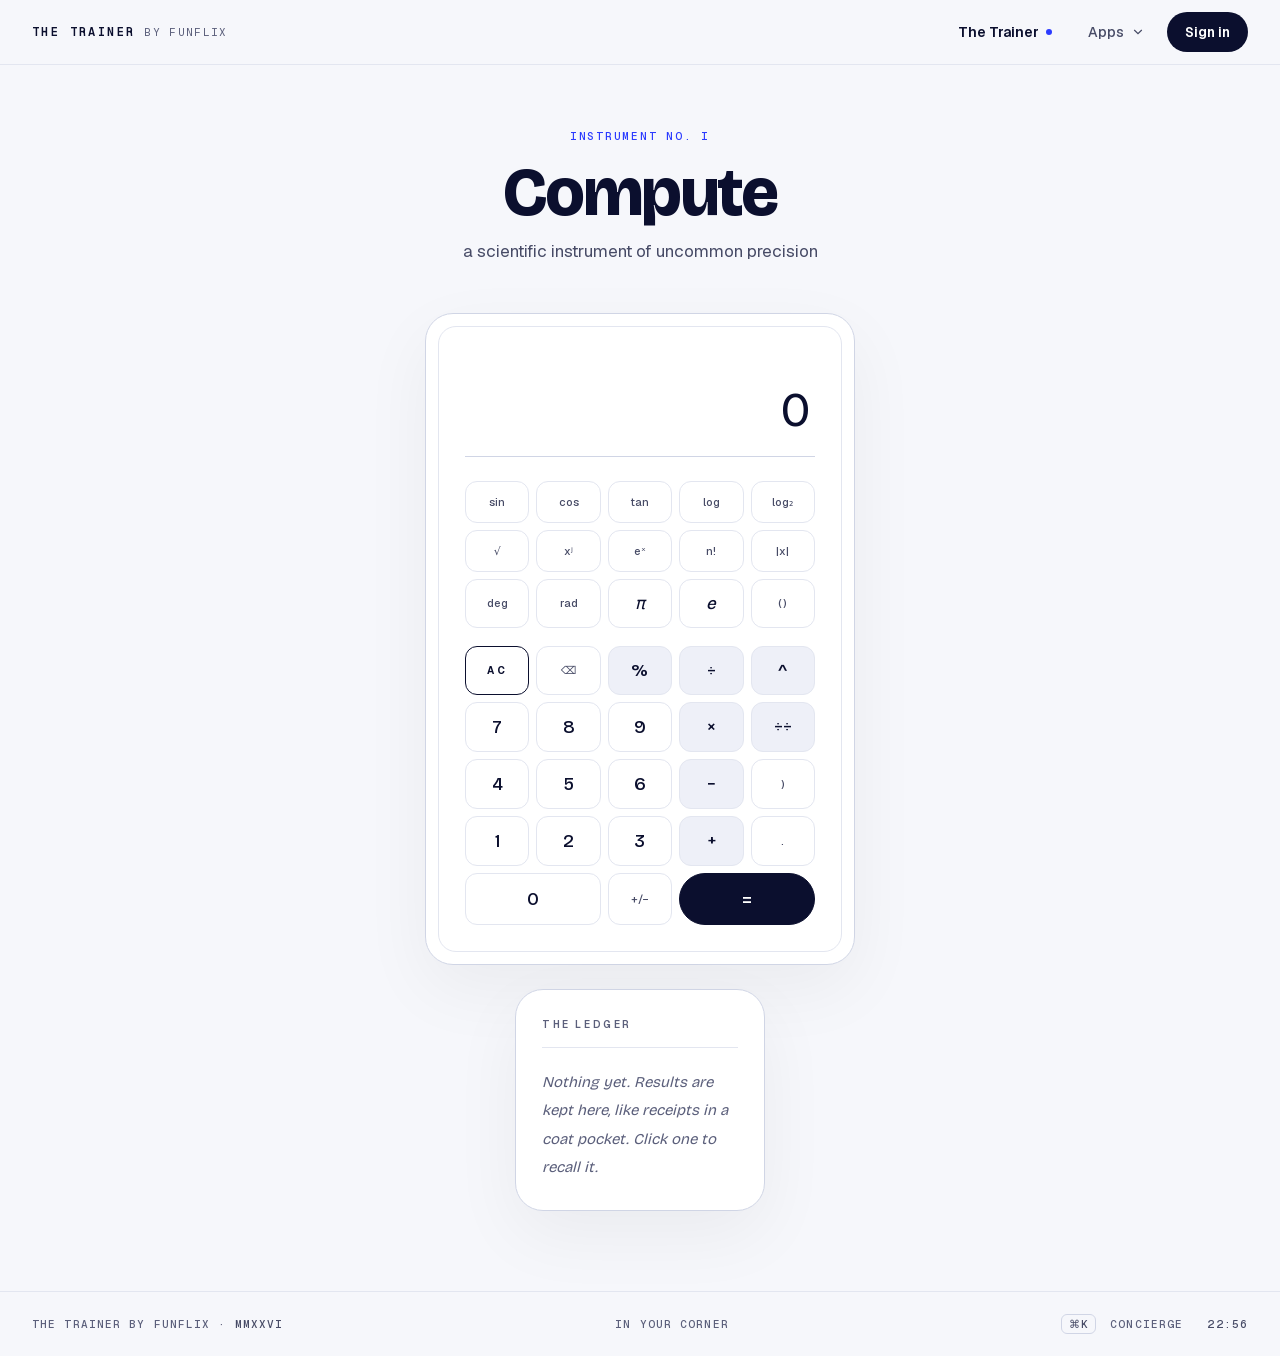
==== commit e9ea773c: "Voice merge 1/3: The Trainer becomes the front door, the house adopts one system - / now serves the " ====
--- a/templates/index.html
+++ b/templates/index.html
@@ -3,7 +3,7 @@
 <head>
   <meta charset="UTF-8"/>
   <meta name="viewport" content="width=device-width, initial-scale=1.0"/>
-  <title>Compute — FUNFLIX</title>
+  <title>Compute &middot; Funflix</title>
   <link rel="preconnect" href="https://fonts.googleapis.com">
   <link rel="preconnect" href="https://fonts.gstatic.com" crossorigin>
   <link href="https://fonts.googleapis.com/css2?family=Instrument+Serif:ital@0;1&family=Inter:wght@300;400;500;600;700&family=JetBrains+Mono:wght@300;400&display=swap" rel="stylesheet">
@@ -322,7 +322,7 @@
         renderHistory();
       }
     } catch {
-      resEl.textContent = 'a momentary lapse — try again';
+      resEl.textContent = 'a momentary lapse, try again';
       resEl.className = 'readout-val error';
     }
   }
--- a/static/os.css
+++ b/static/os.css
@@ -1,38 +1,54 @@
 /* ════════════════════════════════════════════════════════
-   FUNFLIX — design system (matches the homepage)
-   paper #FAFAF8 · ink #111110 · Geist / Geist Mono · Instrument Serif accents
-   acid-green trio for marks, CTAs and live states
+   THE TRAINER (by Funflix): the shared design system
+   The Voice palette: cloud white, midnight ink, electric cobalt.
+   Bricolage Grotesque (display) · Geist (body) · Geist Mono (labels, data).
+   Light by default; pages that opt in (data-themeable) also get the dark set.
    ════════════════════════════════════════════════════════ */
-@import url('https://fonts.googleapis.com/css2?family=Geist:wght@400;500;600;700&family=Geist+Mono:wght@400;500&display=swap');
+@import url('/static/fonts/fonts.css');
 
 *, *::before, *::after { box-sizing: border-box; margin: 0; padding: 0; }
 
 :root {
   /* ── the system ── */
-  --paper:   #FAFAF8;
-  --black:   #111110;
-  --gray:    #63635E;
-  --gray-2:  #6D6D66;
-  --rule:    #ECECEA;
-  --rule-2:  #DDDDD8;
-  --wash:    #F6F6F4;
-  --serif: 'Instrument Serif', serif;
-  --sans:  'Geist', 'Inter', system-ui, sans-serif;
-  --monoX: 'Geist Mono', monospace;   /* brand mono for chrome (legacy --mono stays JetBrains for the games) */
-
-  /* ── accent trio (volt) — used for CTAs, marks, live/rec states ── */
-  --acc:   #BDF23F;
-  --accD:  #0C8A4C;
-  --accH:  #D3FF66;
+  --paper:   #F6F7FB;   /* cloud white: the page */
+  --card:    #FFFFFF;   /* raised surfaces */
+  --black:   #0B0F2E;   /* midnight ink: headings, primary text */
+  --text:    #2D314B;   /* body copy */
+  --gray:    #474B66;   /* secondary text */
+  --gray-2:  #5B5F7B;   /* labels, captions */
+  --rule:    #E3E6F0;
+  --rule-2:  #D0D5E5;
+  --wash:    #EEF0F8;
+  --track:   #E6E9F3;   /* empty part of a meter */
+  --band:    #D9DFFF;   /* the target band on a meter */
+  --on-ink:  #FFFFFF;   /* text on an ink-filled control */
+  --on-acc:  #FFFFFF;   /* text on a cobalt-filled control */
+  --shadow-rgb: 11,15,46;
+  --serif: 'Bricolage Grotesque', 'Geist', system-ui, sans-serif;   /* the display voice */
+  --sans:  'Geist', system-ui, -apple-system, 'Segoe UI', sans-serif;
+  --monoX: 'Geist Mono', ui-monospace, SFMono-Regular, Menlo, monospace;   /* brand mono (legacy --mono stays JetBrains for the games) */
+
+  /* ── the accent: electric cobalt, for CTAs, marks and live states ── */
+  --acc:   #2B3BFF;
+  --accD:  #2B3BFF;     /* accent as text and lines (AA on paper and card) */
+  --accH:  #8C9BFF;     /* periwinkle: highlights on dark */
+  --acc-soft: rgba(43,59,255,.07);
+  --acc-line: rgba(43,59,255,.26);
+  --midnight: #0B0F2E;
+  /* ── semantic states (separate from the accent) ── */
+  --warm:  #9A4F1C;     /* moving the wrong way: a direction, not an error */
+  --amber-ink: #7A5518; --amber-ink-2: #5E4B26;
+  --amber-bg: rgba(200,140,40,.07); --amber-line: rgba(200,140,40,.36);
+  --danger: #A8321F; --danger-bg: rgba(200,60,50,.06); --danger-line: rgba(200,60,50,.30);
 
   /* ── motion + elevation system (UI overhaul, 2026-08-03) ── */
   --ease:        cubic-bezier(0.22, 1, 0.36, 1);    /* signature ease-out */
   --ease-in-out: cubic-bezier(0.65, 0, 0.35, 1);
   --dur-1: 0.5s;
   --dur-2: 0.8s;
-  --shadow-1: 0 2px 10px rgba(17,17,16,0.05);
-  --shadow-2: 0 14px 44px rgba(17,17,16,0.09);
-  --shadow-3: 0 40px 120px rgba(17,17,16,0.14);
+  --shadow-1: 0 2px 10px rgba(var(--shadow-rgb),0.05);
+  --shadow-2: 0 14px 44px rgba(var(--shadow-rgb),0.09);
+  --shadow-3: 0 40px 120px rgba(var(--shadow-rgb),0.14);
 
   /* ── legacy tokens (the games' interiors depend on these) ── */
   --void:        #030308;
@@ -60,6 +76,20 @@
   --body:  'Inter', sans-serif;
 }
 
+/* the dark set: same roles, redrawn for a dark room (the gym at 6am) */
+:root[data-theme="dark"] {
+  color-scheme: dark;
+  --paper: #070A1A; --card: #10153A; --black: #EEF1FF; --text: #CDD2EE;
+  --gray: #B3B8D8; --gray-2: #979DC0; --rule: #1B2146; --rule-2: #2A3163;
+  --wash: #0D1130; --track: #1D2350; --band: #2A3380;
+  --on-ink: #070A1A; --on-acc: #070A1A; --shadow-rgb: 0,0,0;
+  --acc: #8C9BFF; --accD: #9DAAFF; --accH: #B7C1FF;
+  --acc-soft: rgba(140,155,255,.12); --acc-line: rgba(140,155,255,.36);
+  --warm: #F2A566; --amber-ink: #F1C47E; --amber-ink-2: #E4D3AE;
+  --amber-bg: rgba(240,180,90,.08); --amber-line: rgba(240,180,90,.30);
+  --danger: #FF8E7E; --danger-bg: rgba(255,120,100,.08); --danger-line: rgba(255,120,100,.32);
+}
+
 html { height: 100%; background: var(--paper); scroll-behavior: smooth; }
 
 body {
@@ -78,108 +108,112 @@
 body.fade-out { opacity: 0; }
 
 a:focus-visible, button:focus-visible, [tabindex]:focus-visible {
-  outline: 2px solid var(--accD); outline-offset: 3px; border-radius: 6px;
-}
-::selection { background: var(--acc); color: var(--black); }
-html { scrollbar-width: thin; scrollbar-color: rgba(17,17,16,0.35) transparent; }
+  outline: 2px solid var(--accD); outline-offset: 3px; border-radius: 8px;
+}
+::selection { background: var(--acc); color: var(--on-acc); }
+html { scrollbar-width: thin; scrollbar-color: rgba(var(--shadow-rgb),0.35) transparent; }
 ::-webkit-scrollbar { width: 9px; height: 9px; }
 ::-webkit-scrollbar-track { background: transparent; }
-::-webkit-scrollbar-thumb { background: rgba(17,17,16,0.28); border-radius: 99px; border: 2px solid var(--paper); }
-::-webkit-scrollbar-thumb:hover { background: rgba(17,17,16,0.5); }
-
-/* ── the frame: top bar ── */
+::-webkit-scrollbar-thumb { background: var(--rule-2); border-radius: 99px; border: 2px solid var(--paper); }
+::-webkit-scrollbar-thumb:hover { background: var(--gray-2); }
+
+/* ── the frame: top bar (solid, never translucent: nothing reads through it) ── */
 .hud {
   position: sticky; top: 0; z-index: 100;
   width: 100%;
-  background: rgba(255,255,255,0.85);
-  backdrop-filter: blur(14px); -webkit-backdrop-filter: blur(14px);
+  background: var(--paper);
   border-bottom: 1px solid var(--rule);
 }
 .hud-inner {
+  position: relative;
   max-width: 1280px; margin: 0 auto;
-  padding: 22px 32px;
-  display: flex; align-items: center; justify-content: space-between;
-  gap: 24px;
-}
-@media (max-width: 640px) { .hud-inner { padding: 16px 20px; } }
+  padding: 12px 32px;
+  display: flex; align-items: center;
+  gap: 8px;
+}
+@media (max-width: 640px) { .hud-inner { padding: 10px 16px; gap: 6px; } }
 
 .hud-logo {
-  display: block; line-height: 0;
-  color: var(--black); text-decoration: none;
+  display: flex; align-items: baseline; gap: 9px;
+  margin-right: auto; padding: 10px 0;
+  color: var(--black); text-decoration: none; white-space: nowrap;
   transition: opacity 0.2s;
 }
-.hud-logo:hover { opacity: 0.7; }
-.hud-logo svg { display: block; }
-
-.hud-links { display: none; align-items: center; gap: 28px; }
-@media (min-width: 920px) { .hud-links { display: flex; } }
-.hud-links a {
-  position: relative;
-  font-family: var(--sans); font-size: 14px; font-weight: 450;
-  color: var(--gray);
-  text-decoration: none;
-  transition: color 0.2s;
-  white-space: nowrap;
-}
-.hud-links a:hover { color: var(--black); }
+.hud-logo:hover { opacity: 0.75; }
+.hud-logo b { font-family: var(--monoX); font-size: 12px; font-weight: 600; letter-spacing: 0.2em; }
+.hud-logo span { font-family: var(--monoX); font-size: 11px; letter-spacing: 0.12em; text-transform: uppercase; color: var(--gray-2); }
+@media (max-width: 560px) { .hud-logo span { display: none; } }
+
+.hud-links { display: flex; align-items: center; gap: 2px; }
+@media (max-width: 640px) { .hud-links { display: none; } }
+.hud-links a, .hud-apps {
+  position: relative; appearance: none; cursor: pointer;
+  display: inline-flex; align-items: center; gap: 7px;
+  min-height: 40px; padding: 0 14px; border-radius: 999px;
+  background: none; border: 0;
+  font-family: var(--sans); font-size: 14px; font-weight: 500;
+  color: var(--gray); text-decoration: none; white-space: nowrap;
+  transition: color 0.2s, background 0.2s;
+}
+.hud-links a:hover, .hud-apps:hover, .hud-apps[aria-expanded="true"] { color: var(--black); background: var(--wash); }
 .hud-links a.on { color: var(--black); }
-/* animated underline — a subtle, premium chrome touch, site-wide */
-.hud-links a::after {
-  content: ''; position: absolute; left: 0; right: 0; bottom: -6px; height: 1.5px;
-  background: var(--accD); border-radius: 2px;
-  transform: scaleX(0); transform-origin: left center;
-  transition: transform 0.3s var(--ease);
-}
-.hud-links a:hover::after, .hud-links a.on::after { transform: scaleX(1); }
-@media (prefers-reduced-motion: reduce) { .hud-links a::after { transition: none; } }
-/* flagship marker (The Trainer) — a small live dot, site-wide */
-.hud-links a.flag, .hud-mobile a.flag { color: var(--black); font-weight: 550; }
-.nav-flag { display: inline-block; width: 5px; height: 5px; border-radius: 50%;
-  background: var(--accD); margin-left: 7px; vertical-align: middle; }
-.hud-mobile a.flag .nav-flag { margin-left: 8px; }
-
-.hud-right { display: flex; align-items: center; gap: 12px; }
+.hud-links a.flag, .hud-mobile a.flag { color: var(--black); font-weight: 600; }
+/* the flagship marker: a small live cobalt dot, site-wide */
+.nav-flag { display: inline-block; width: 6px; height: 6px; border-radius: 50%; background: var(--accD); }
+.hud-apps svg { width: 14px; height: 14px; }
+
+.hud-theme {
+  appearance: none; cursor: pointer; flex: none;
+  width: 40px; height: 40px; border-radius: 999px;
+  display: inline-flex; align-items: center; justify-content: center;
+  background: none; border: 1px solid var(--rule-2); color: var(--black);
+  transition: border-color 0.2s, transform 0.3s var(--ease);
+}
+.hud-theme:hover { border-color: var(--black); transform: rotate(-12deg); }
+.hud-theme svg { width: 18px; height: 18px; }
+.hud-theme .ic-moon { display: none; }
+:root[data-theme="dark"] .hud-theme .ic-sun { display: none; }
+:root[data-theme="dark"] .hud-theme .ic-moon { display: inline; }
 
 .hud-cta {
-  background: var(--black); color: #fff;
+  flex: none; cursor: pointer;
+  background: var(--black); color: var(--on-ink);
   border: none; border-radius: 999px;
   font-family: var(--sans); font-size: 13.5px; font-weight: 600;
-  padding: 10px 22px;
-  box-shadow: 0 8px 24px rgba(17,17,16,0.18);
-  transition: transform 0.2s ease, background 0.2s;
-}
-.hud-cta:hover { background: #000; transform: translateY(-1px); }
+  min-height: 40px; padding: 0 18px; max-width: 190px;
+  overflow: hidden; text-overflow: ellipsis; white-space: nowrap;
+  transition: transform 0.2s ease, opacity 0.2s;
+}
+.hud-cta:hover { transform: translateY(-1px); opacity: 0.92; }
 .hud-cta:active { transform: translateY(0) scale(0.97); }
 
-.hud-burger {
-  display: flex; align-items: center; justify-content: center;
-  width: 40px; height: 40px;
-  background: var(--paper);
+/* the Apps menu: every app in the house, one tap away (all widths) */
+.hud-mobile {
+  position: absolute; top: calc(100% + 8px); right: 24px; z-index: 110;
+  width: min(360px, calc(100vw - 24px));
+  background: var(--card);
   border: 1px solid var(--rule-2);
-  border-radius: 999px;
-  color: var(--black);
-}
-@media (min-width: 920px) { .hud-burger { display: none; } }
-
-.hud-mobile {
-  position: absolute; top: calc(100% + 10px); right: 20px;
-  background: #fff;
-  border: 1px solid var(--rule);
-  border-radius: 18px;
-  box-shadow: 0 24px 60px rgba(0,0,0,0.1);
-  padding: 10px;
+  border-radius: 22px;
+  box-shadow: 0 30px 80px rgba(var(--shadow-rgb),0.18);
+  padding: 8px;
   display: none; flex-direction: column; gap: 2px;
-  min-width: 210px;
-}
-.hud-mobile.open { display: flex; }
+}
+@media (max-width: 640px) { .hud-mobile { right: 12px; } }
+.hud-mobile.open { display: flex; animation: palIn 0.24s var(--ease); }
 .hud-mobile a {
-  padding: 12px 16px; border-radius: 12px;
-  font-family: var(--sans); font-size: 14px; font-weight: 450;
-  color: var(--gray); text-decoration: none;
-  transition: background 0.15s, color 0.15s;
-}
-.hud-mobile a:hover { background: var(--wash); color: var(--black); }
-.hud-mobile a.on { color: var(--black); font-weight: 600; }
+  display: flex; flex-direction: column; gap: 2px;
+  padding: 11px 14px; border-radius: 14px;
+  font-family: var(--sans); font-size: 14.5px; font-weight: 600;
+  color: var(--black); text-decoration: none;
+  transition: background 0.15s;
+}
+.hud-mobile a small { font-size: 12.5px; font-weight: 400; color: var(--gray-2); }
+.hud-mobile a:hover, .hud-mobile a:focus-visible { background: var(--wash); }
+.hud-mobile a.on { background: var(--wash); }
+.hud-mobile a.flag { background: var(--acc); color: var(--on-acc); }
+.hud-mobile a.flag small { color: var(--on-acc); opacity: 0.9; }
+.hud-mobile a.flag .nav-flag { display: none; }
+.hud-mobile .hm-k { padding: 12px 14px 4px; font-family: var(--monoX); font-size: 11px; letter-spacing: 0.14em; text-transform: uppercase; color: var(--gray-2); }
 
 /* ── the footer line ── */
 .statusbar {
@@ -190,12 +224,14 @@
   margin: 0 auto;
   padding: 22px 32px;
   border-top: 1px solid var(--rule);
-  font-family: var(--sans); font-size: 11px; font-weight: 450;
-  letter-spacing: 0.14em; text-transform: uppercase;
+  font-family: var(--monoX); font-size: 11px; font-weight: 500;
+  letter-spacing: 0.1em; text-transform: uppercase;
   color: var(--gray-2);
 }
 @media (max-width: 640px) { .statusbar { padding: 16px 20px; } }
 .statusbar span.hl { color: var(--gray); }
+.statusbar a { color: inherit; text-decoration: none; }
+.statusbar a:hover { color: var(--black); }
 .sb-mid { color: var(--gray-2); }
 @media (max-width: 820px) { .sb-mid { display: none; } }
 .kbd {
@@ -208,8 +244,7 @@
 /* ── the concierge (⌘K) ── */
 .palette {
   position: fixed; inset: 0; z-index: 200;
-  background: rgba(255,255,255,0.6);
-  backdrop-filter: blur(10px);
+  background: rgba(var(--shadow-rgb),0.34);
   display: none;
   align-items: flex-start; justify-content: center;
   padding-top: 18vh;
@@ -217,71 +252,72 @@
 .palette.open { display: flex; }
 .pal-box {
   width: min(560px, calc(100vw - 40px));
-  background: #fff;
-  border: 1px solid var(--rule);
-  border-radius: 20px;
+  background: var(--card);
+  border: 1px solid var(--rule-2);
+  border-radius: 22px;
   overflow: hidden;
-  box-shadow: 0 40px 120px rgba(0,0,0,0.16);
+  box-shadow: 0 40px 120px rgba(var(--shadow-rgb),0.28);
   animation: palIn 0.28s cubic-bezier(0.22,1,0.36,1);
 }
 @keyframes palIn { from { opacity: 0; transform: translateY(-12px); } }
 .pal-head {
   display: flex; align-items: center; gap: 14px;
-  padding: 20px 24px;
+  padding: 18px 22px;
   border-bottom: 1px solid var(--rule);
 }
-.pal-head .pp { color: var(--black); font-family: var(--serif); font-style: italic; font-size: 17px; }
+.pal-head .pp { color: var(--accD); font-size: 16px; }
 .pal-head input {
   flex: 1; background: none; border: none; outline: none;
   color: var(--black);
-  font-family: var(--serif); font-size: 19px;
-}
-.pal-head input::placeholder { color: var(--gray-2); font-style: italic; }
+  font-family: var(--serif); font-weight: 600; font-size: 20px; letter-spacing: -0.01em;
+}
+.pal-head input::placeholder { color: var(--gray-2); font-weight: 500; }
 .pal-esc {
-  font-family: var(--sans); font-size: 9px; font-weight: 600;
+  font-family: var(--monoX); font-size: 10px; font-weight: 500;
   color: var(--gray-2);
   border: 1px solid var(--rule-2); border-radius: 6px;
-  padding: 4px 8px; letter-spacing: 0.18em;
+  padding: 4px 8px; letter-spacing: 0.14em;
 }
 .pal-list { max-height: 340px; overflow-y: auto; }
 .pal-item {
   display: grid; grid-template-columns: 44px 1fr auto;
   align-items: baseline; gap: 14px;
-  padding: 16px 24px;
+  padding: 15px 22px; cursor: pointer;
   border-bottom: 1px solid var(--rule);
 }
 .pal-item:last-child { border-bottom: none; }
-.pal-item span:nth-child(2) { font-family: var(--serif); font-size: 17px; color: var(--gray); }
-.pal-item .pi { font-family: var(--serif); font-style: italic; font-size: 13px; color: var(--gray-2); }
+.pal-item span:nth-child(2) { font-family: var(--sans); font-weight: 600; font-size: 15px; color: var(--gray); }
+.pal-item .pi { font-family: var(--monoX); font-size: 11px; color: var(--gray-2); }
 .pal-item .ph {
-  font-family: var(--sans); font-size: 9px; font-weight: 500;
-  color: var(--gray-2); letter-spacing: 0.16em; text-transform: uppercase;
+  font-family: var(--monoX); font-size: 10px; font-weight: 500;
+  color: var(--gray-2); letter-spacing: 0.1em; text-transform: uppercase;
 }
 .pal-item.sel { background: var(--wash); }
 .pal-item.sel span:nth-child(2) { color: var(--black); }
-.pal-item.sel .pi { color: var(--black); }
-.pal-empty { padding: 28px 24px; font-family: var(--serif); font-style: italic; font-size: 15px; color: var(--gray-2); }
+.pal-item.sel .pi { color: var(--accD); }
+.pal-empty { padding: 26px 22px; font-family: var(--sans); font-size: 14px; color: var(--gray-2); }
 
 /* ── shared controls ── */
 .os-label {
-  font-family: var(--sans); font-size: 10px; font-weight: 600;
-  letter-spacing: 0.22em; color: var(--gray-2);
+  font-family: var(--monoX); font-size: 11px; font-weight: 500;
+  letter-spacing: 0.14em; color: var(--gray-2);
   text-transform: uppercase;
-  display: block; margin-bottom: 12px;
+  display: block; margin-bottom: 10px;
 }
 .os-input {
   width: 100%;
   background: transparent;
   border: none;
-  border-bottom: 1px solid var(--rule-2);
+  border-bottom: 1.5px solid var(--rule-2);
+  border-radius: 0;
   color: var(--black);
-  font-family: var(--serif); font-size: 19px;
-  padding: 8px 2px 12px;
+  font-family: var(--sans); font-size: 17px; font-weight: 500;
+  padding: 8px 2px 11px;
   outline: none;
   transition: border-color 0.25s;
 }
-.os-input::placeholder { color: var(--gray-2); font-style: italic; }
-.os-input:focus { border-bottom-color: var(--black); }
+.os-input::placeholder { color: var(--gray-2); font-weight: 400; opacity: 0.85; }
+.os-input:focus { border-bottom-color: var(--accD); }
 
 .os-select-wrap { position: relative; }
 .os-select-wrap::after {
@@ -295,29 +331,31 @@
   width: 100%; appearance: none; -webkit-appearance: none;
   background: transparent;
   border: none;
-  border-bottom: 1px solid var(--rule-2);
+  border-bottom: 1.5px solid var(--rule-2);
+  border-radius: 0;
   color: var(--black);
-  font-family: var(--serif); font-size: 17px;
-  padding: 8px 30px 12px 2px;
+  font-family: var(--sans); font-size: 17px; font-weight: 500;
+  padding: 8px 30px 11px 2px;
   outline: none;
   transition: border-color 0.25s;
 }
-.os-select:focus { border-bottom-color: var(--black); }
-.os-select option { background: #fff; font-family: var(--sans); font-size: 13px; }
-
+.os-select:focus { border-bottom-color: var(--accD); }
+.os-select option { background: var(--card); color: var(--black); font-family: var(--sans); font-size: 14px; }
+
+/* the primary action: electric cobalt, one per view */
 .os-btn-primary {
-  width: 100%;
-  background: var(--black);
-  border: 1px solid var(--black);
+  width: 100%; cursor: pointer;
+  background: var(--acc);
+  border: 1px solid var(--acc);
   border-radius: 999px;
-  color: #fff;
-  font-family: var(--sans); font-size: 14px; font-weight: 500;
+  color: var(--on-acc);
+  font-family: var(--sans); font-size: 15px; font-weight: 600;
   padding: 15px 24px;
-  transition: transform 0.2s ease, opacity 0.2s;
-}
-.os-btn-primary:hover { transform: scale(1.03); }
-.os-btn-primary:active { transform: scale(0.97); }
-.os-btn-primary:disabled { opacity: 0.3; transform: none; }
+  transition: transform 0.2s ease, opacity 0.2s, box-shadow 0.2s;
+}
+.os-btn-primary:hover { transform: translateY(-1px); }
+.os-btn-primary:active { transform: scale(0.98); }
+.os-btn-primary:disabled { opacity: 0.35; transform: none; }
 
 .os-btn-ghost {
   background: transparent;
@@ -331,7 +369,7 @@
 }
 .os-btn-ghost:hover { border-color: var(--black); color: var(--black); }
 
-/* corner brackets (legacy — the games wear them) */
+/* corner brackets (legacy: the games wear them) */
 .corners { position: relative; }
 .corners > i {
   position: absolute; width: 14px; height: 14px;
@@ -361,7 +399,7 @@
 .fade-rise-d2 { animation-delay: 0.4s; }
 .fade-rise-d3 { animation-delay: 0.6s; }
 
-/* ── reusable scroll-reveal (UI overhaul) — inert until .rv is used; os.js adds
+/* ── reusable scroll-reveal (UI overhaul): inert until .rv is used; os.js adds
    .in as elements enter view, or immediately under reduced-motion ── */
 .rv { opacity: 0; transform: translateY(24px); will-change: opacity, transform;
   transition: opacity var(--dur-2) var(--ease), transform var(--dur-2) var(--ease); }
@@ -381,3 +419,20 @@
   }
   .rv { opacity: 1; transform: none; transition: none; }
 }
+
+/* ── the light/dark switch: a circle reveal from the button (same as the home page) ── */
+@keyframes vt-reveal {
+  from { clip-path: circle(0 at var(--vt-x, 50%) var(--vt-y, 0)); }
+  to   { clip-path: circle(160% at var(--vt-x, 50%) var(--vt-y, 0)); }
+}
+::view-transition-old(root) { animation: none; }
+::view-transition-new(root) { animation: vt-reveal 0.5s var(--ease); }
+@media (prefers-reduced-motion: reduce) {
+  ::view-transition-old(root), ::view-transition-new(root) { animation: none !important; }
+}
+
+/* ── the shared page header, in the Voice: every app in the house wears it.
+   (.stage-scoped so it outranks each app's own inline header rules) ── */
+.stage .mod-over { font-family: var(--monoX); font-weight: 500; letter-spacing: 0.16em; color: var(--accD); }
+.stage .mod-title { font-family: var(--serif); font-weight: 800; letter-spacing: -0.035em; line-height: 1; }
+.stage .mod-sub { font-family: var(--sans); font-style: normal; font-size: 17px; line-height: 1.5; color: var(--gray); }
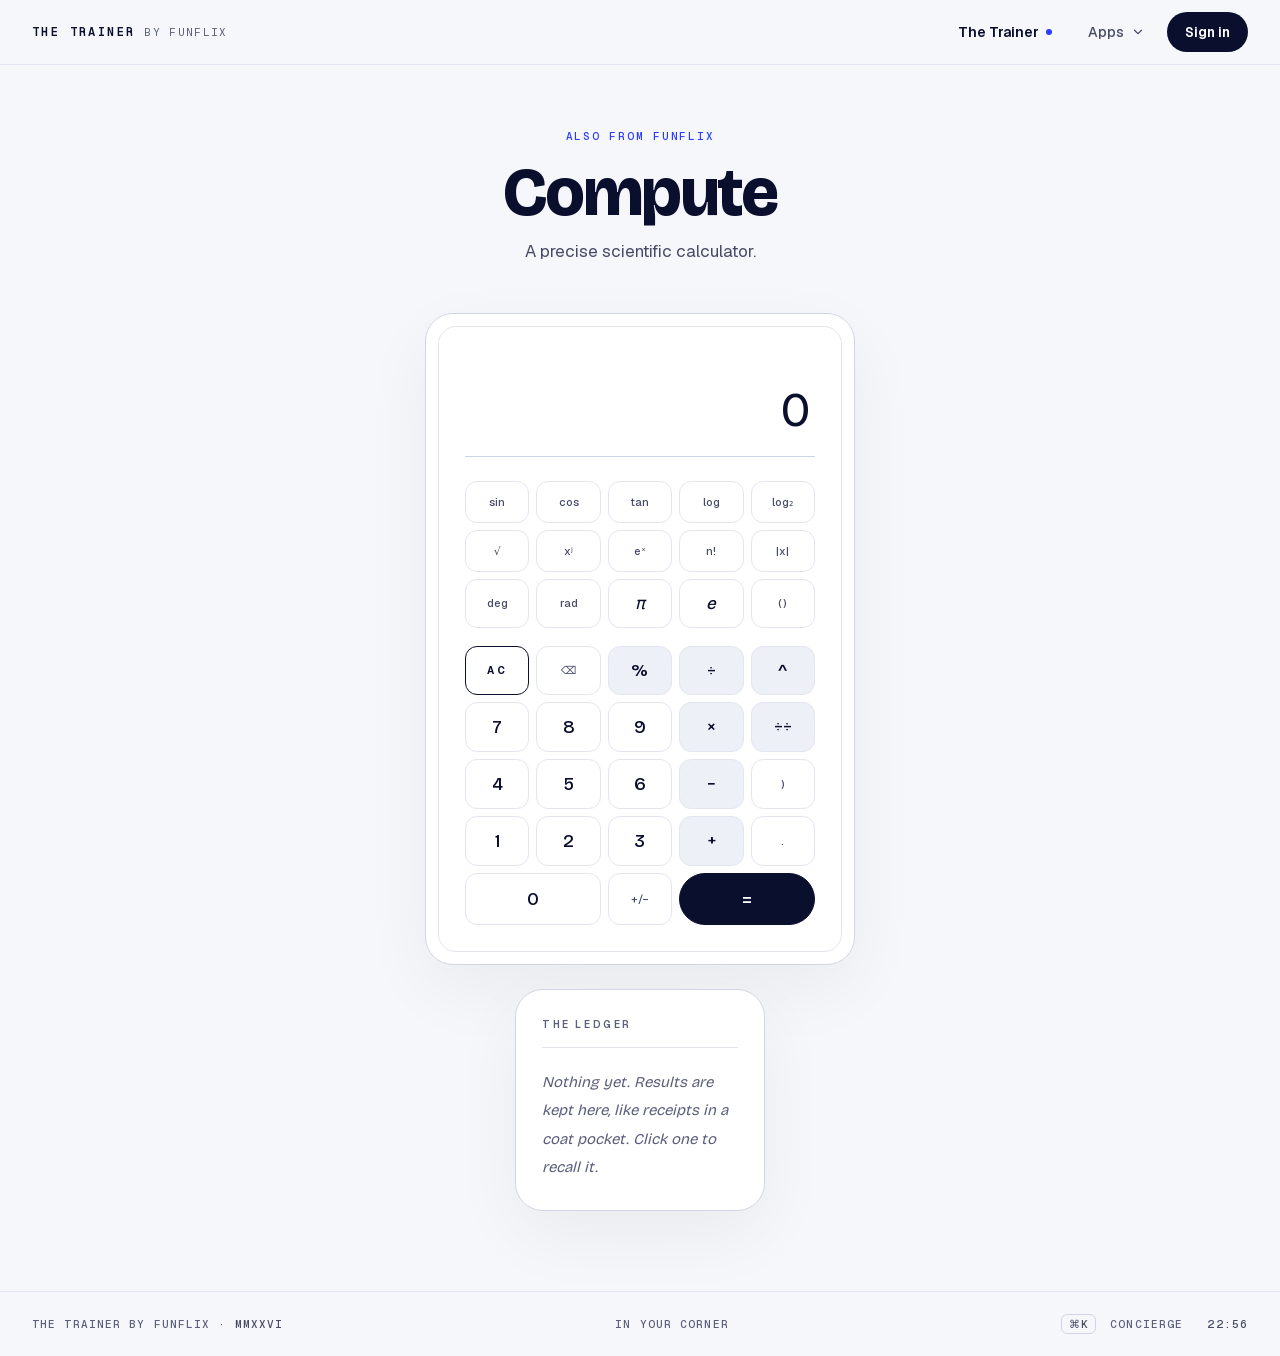
==== commit 1c335a5f: "Evaluation fixes 4: the engine, the facts and the house tell the truth (Content) Engine rulebook (fu" ====
--- a/templates/index.html
+++ b/templates/index.html
@@ -4,9 +4,6 @@
   <meta charset="UTF-8"/>
   <meta name="viewport" content="width=device-width, initial-scale=1.0"/>
   <title>Compute &middot; Funflix</title>
-  <link rel="preconnect" href="https://fonts.googleapis.com">
-  <link rel="preconnect" href="https://fonts.gstatic.com" crossorigin>
-  <link href="https://fonts.googleapis.com/css2?family=Instrument+Serif:ital@0;1&family=Inter:wght@300;400;500;600;700&family=JetBrains+Mono:wght@300;400&display=swap" rel="stylesheet">
   <link rel="stylesheet" href="/static/os.css">
   <style>
     .stage {
@@ -66,7 +63,7 @@
       word-break: break-all;
     }
     .readout-expr {
-      font-family: 'JetBrains Mono', monospace;
+      font-family: var(--monoX);
       font-size: 11px; font-weight: 300;
       color: var(--gray-2);
       letter-spacing: 0.08em;
@@ -154,7 +151,7 @@
     }
     .h-item:hover { background: var(--wash); }
     .h-expr {
-      font-family: 'JetBrains Mono', monospace;
+      font-family: var(--monoX);
       font-size: 9.5px; font-weight: 300;
       color: var(--gray-2);
       display: block; margin-bottom: 4px;
@@ -174,9 +171,9 @@
 <div class="page-wrap">
   <div class="stage">
     <div class="mod-head fade-rise">
-      <div class="mod-over">Instrument No. I</div>
+      <div class="mod-over">Also from Funflix</div>
       <h1 class="mod-title">Compute</h1>
-      <div class="mod-sub">a scientific instrument of uncommon precision</div>
+      <div class="mod-sub">A precise scientific calculator.</div>
     </div>
 
     <div class="bench">
--- a/static/os.css
+++ b/static/os.css
@@ -184,6 +184,8 @@
   overflow: hidden; text-overflow: ellipsis; white-space: nowrap;
   transition: transform 0.2s ease, opacity 0.2s;
 }
+.hud-cta { display: inline-flex; align-items: center; justify-content: center; }
+.hud-cta .cta-full { min-width: 0; overflow: hidden; text-overflow: ellipsis; white-space: nowrap; }
 .hud-cta:hover { transform: translateY(-1px); opacity: 0.92; }
 .hud-cta:active { transform: translateY(0) scale(0.97); }
 
@@ -436,3 +438,33 @@
 .stage .mod-over { font-family: var(--monoX); font-weight: 500; letter-spacing: 0.16em; color: var(--accD); }
 .stage .mod-title { font-family: var(--serif); font-weight: 800; letter-spacing: -0.035em; line-height: 1; }
 .stage .mod-sub { font-family: var(--sans); font-style: normal; font-size: 17px; line-height: 1.5; color: var(--gray); }
+
+/* ── phones: the bar always fits (Design F17). The account button becomes an
+   initial, and on the narrowest screens the Apps label becomes an icon. ── */
+html { overflow-x: clip; }
+.hud-apps .apps-grid, .hud-cta .cta-init { display: none; }
+@media (max-width: 480px) {
+  .hud-inner { gap: 4px; padding: 8px 12px; }
+  .hud-logo b { letter-spacing: 0.14em; }
+  .hud-apps { padding: 0 10px; }
+  .hud-theme { width: 38px; height: 38px; }
+  .hud-cta { flex: 0 1 auto; min-width: 0; max-width: 34vw; padding: 0 14px; }
+  .hud-cta.is-user { width: 38px; min-width: 38px; padding: 0; justify-content: center; }
+  .hud-cta.is-user .cta-full { display: none; }
+  .hud-cta.is-user .cta-init { display: inline; font-family: var(--serif); font-weight: 800; text-transform: uppercase; }
+}
+@media (max-width: 360px) {
+  .hud-apps { padding: 0; width: 38px; justify-content: center; }
+  .hud-apps .apps-label, .hud-apps .apps-chev { display: none; }
+  .hud-apps .apps-grid { display: block; width: 16px; height: 16px; }
+}
+
+/* ── honest labels on the house's other apps (2026-09-25 evaluation) ── */
+.sim-banner { width: min(880px, 100%); margin: 0 auto 26px; padding: 14px 18px; border-radius: 16px;
+  border: 1px solid var(--amber-line); background: var(--amber-bg); color: var(--amber-ink-2);
+  font-family: var(--sans); font-size: 14px; line-height: 1.55; text-align: left; }
+.sim-banner b { color: var(--amber-ink); }
+.sim-banner a { color: inherit; text-decoration: underline; text-underline-offset: 3px; font-weight: 600; }
+.wire-note { margin-top: 18px; padding-top: 12px; border-top: 1px dashed var(--rule-2);
+  font-family: var(--sans); font-size: 12.5px; line-height: 1.5; color: var(--gray-2); }
+
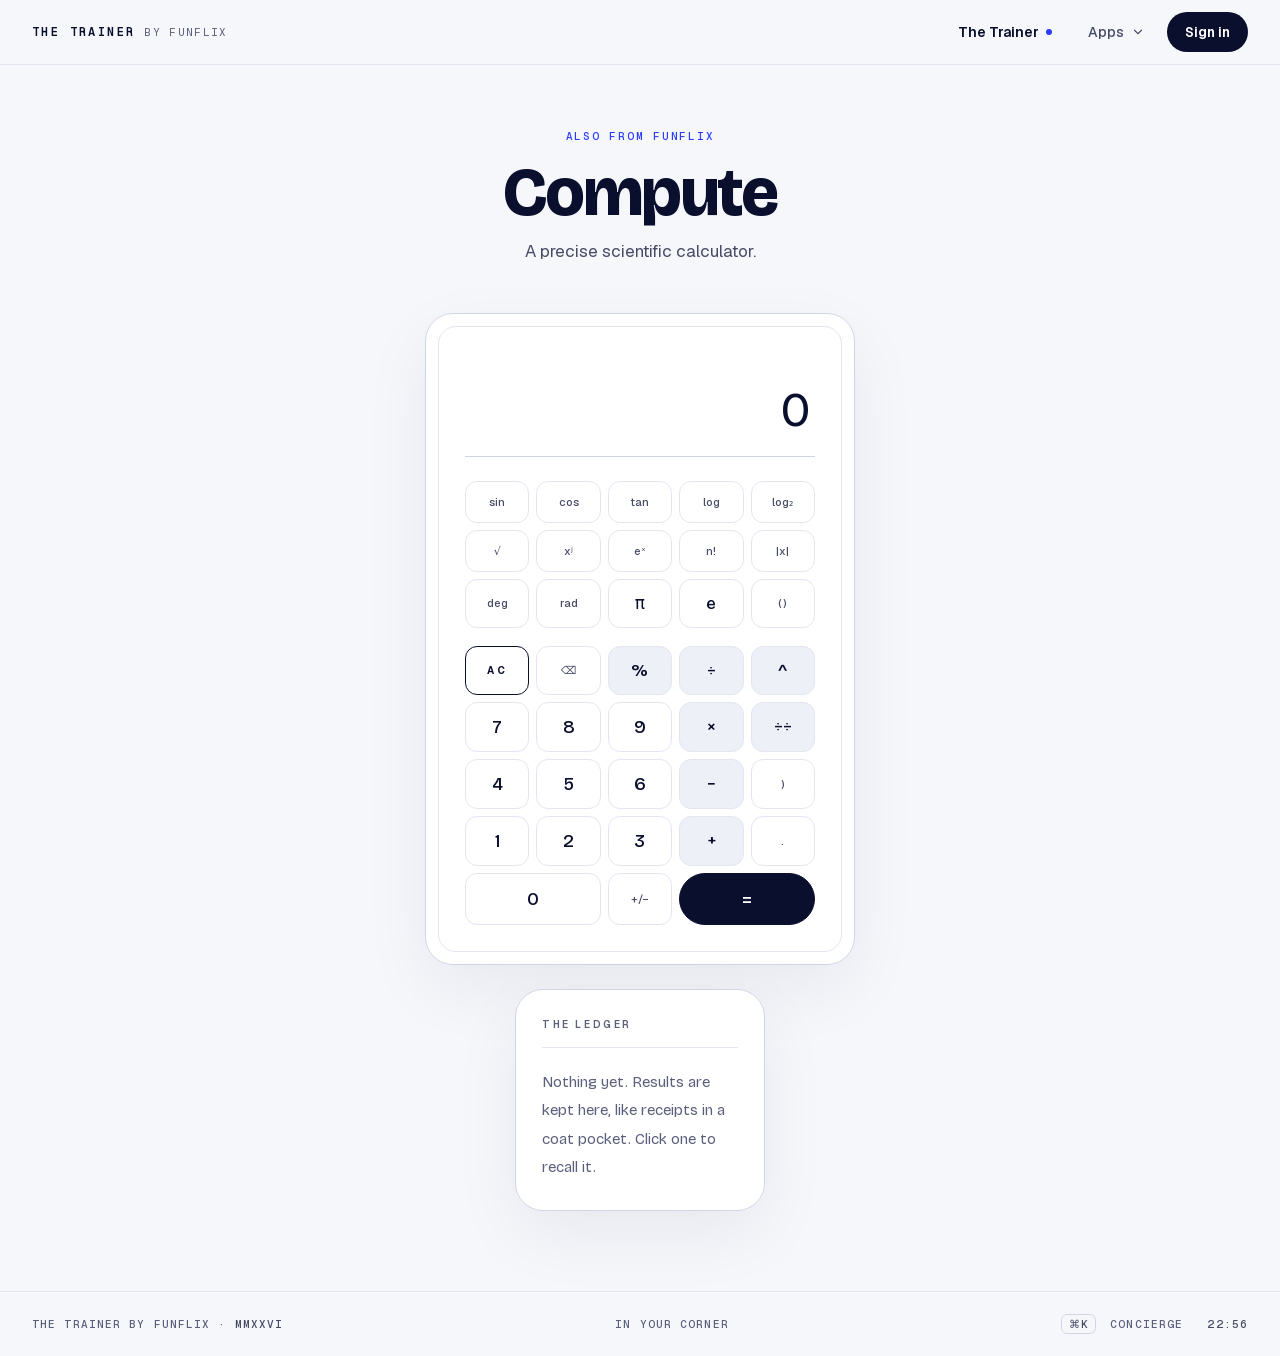
==== commit a22a12cb: "Evaluation fixes 6: design and accessibility (Design) The CADENCE audit's remaining findings, fixed " ====
--- a/templates/index.html
+++ b/templates/index.html
@@ -45,7 +45,7 @@
       border: 1px solid var(--rule-2);
       border-radius: 28px;
       padding: 12px;
-      box-shadow: 0 24px 70px rgba(0,0,0,0.05);
+      box-shadow: 0 24px 70px rgba(var(--shadow-rgb),0.06);
     }
     .instrument-inner {
       border: 1px solid var(--rule);
@@ -123,7 +123,7 @@
       border-radius: 28px;
       padding: 28px 26px;
       max-height: 610px;
-      box-shadow: 0 24px 70px rgba(0,0,0,0.05);
+      box-shadow: 0 24px 70px rgba(var(--shadow-rgb),0.06);
     }
     @media (max-width: 760px) { .ledger { width: min(430px, 100%); max-height: 230px; } }
     .ledger-title {
--- a/static/os.css
+++ b/static/os.css
@@ -90,7 +90,7 @@
   --danger: #FF8E7E; --danger-bg: rgba(255,120,100,.08); --danger-line: rgba(255,120,100,.32);
 }
 
-html { height: 100%; background: var(--paper); scroll-behavior: smooth; }
+html { height: 100%; background: var(--paper); scroll-behavior: smooth; font-synthesis: none; }  /* the faces ship upright only: never fake an italic or a bold */
 
 body {
   min-height: 100vh;
@@ -236,6 +236,14 @@
 .statusbar a:hover { color: var(--black); }
 .sb-mid { color: var(--gray-2); }
 @media (max-width: 820px) { .sb-mid { display: none; } }
+/* the concierge is a keyboard shortcut: do not advertise it where there is no keyboard */
+@media (hover: none) and (pointer: coarse) { .sb-k { display: none; } }
+/* skip link: invisible until a keyboard user reaches it */
+.skip-link { position: fixed; left: 12px; top: 10px; z-index: 1000; transform: translateY(-160%);
+  background: var(--black); color: var(--on-ink); font: 600 14px/1 var(--sans); padding: 13px 18px; border-radius: 999px;
+  text-decoration: none; transition: transform .2s; }
+.skip-link:focus { transform: none; outline: 2px solid var(--acc); outline-offset: 2px; }
+main:focus, [role="main"]:focus { outline: none; }
 .kbd {
   display: inline-block; padding: 2px 7px;
   border: 1px solid var(--rule-2); border-radius: 6px;
@@ -318,7 +326,7 @@
   outline: none;
   transition: border-color 0.25s;
 }
-.os-input::placeholder { color: var(--gray-2); font-weight: 400; opacity: 0.85; }
+.os-input::placeholder { color: var(--gray-2); font-weight: 400; opacity: 1; }
 .os-input:focus { border-bottom-color: var(--accD); }
 
 .os-select-wrap { position: relative; }
@@ -446,15 +454,15 @@
 @media (max-width: 480px) {
   .hud-inner { gap: 4px; padding: 8px 12px; }
   .hud-logo b { letter-spacing: 0.14em; }
-  .hud-apps { padding: 0 10px; }
-  .hud-theme { width: 38px; height: 38px; }
-  .hud-cta { flex: 0 1 auto; min-width: 0; max-width: 34vw; padding: 0 14px; }
-  .hud-cta.is-user { width: 38px; min-width: 38px; padding: 0; justify-content: center; }
+  .hud-apps { padding: 0 10px; min-height: 44px; }
+  .hud-theme { width: 44px; height: 44px; }
+  .hud-cta { flex: 0 1 auto; min-width: 0; max-width: 34vw; padding: 0 14px; min-height: 44px; }
+  .hud-cta.is-user { width: 44px; min-width: 44px; padding: 0; justify-content: center; }
   .hud-cta.is-user .cta-full { display: none; }
   .hud-cta.is-user .cta-init { display: inline; font-family: var(--serif); font-weight: 800; text-transform: uppercase; }
 }
 @media (max-width: 360px) {
-  .hud-apps { padding: 0; width: 38px; justify-content: center; }
+  .hud-apps { padding: 0; width: 44px; justify-content: center; }
   .hud-apps .apps-label, .hud-apps .apps-chev { display: none; }
   .hud-apps .apps-grid { display: block; width: 16px; height: 16px; }
 }
